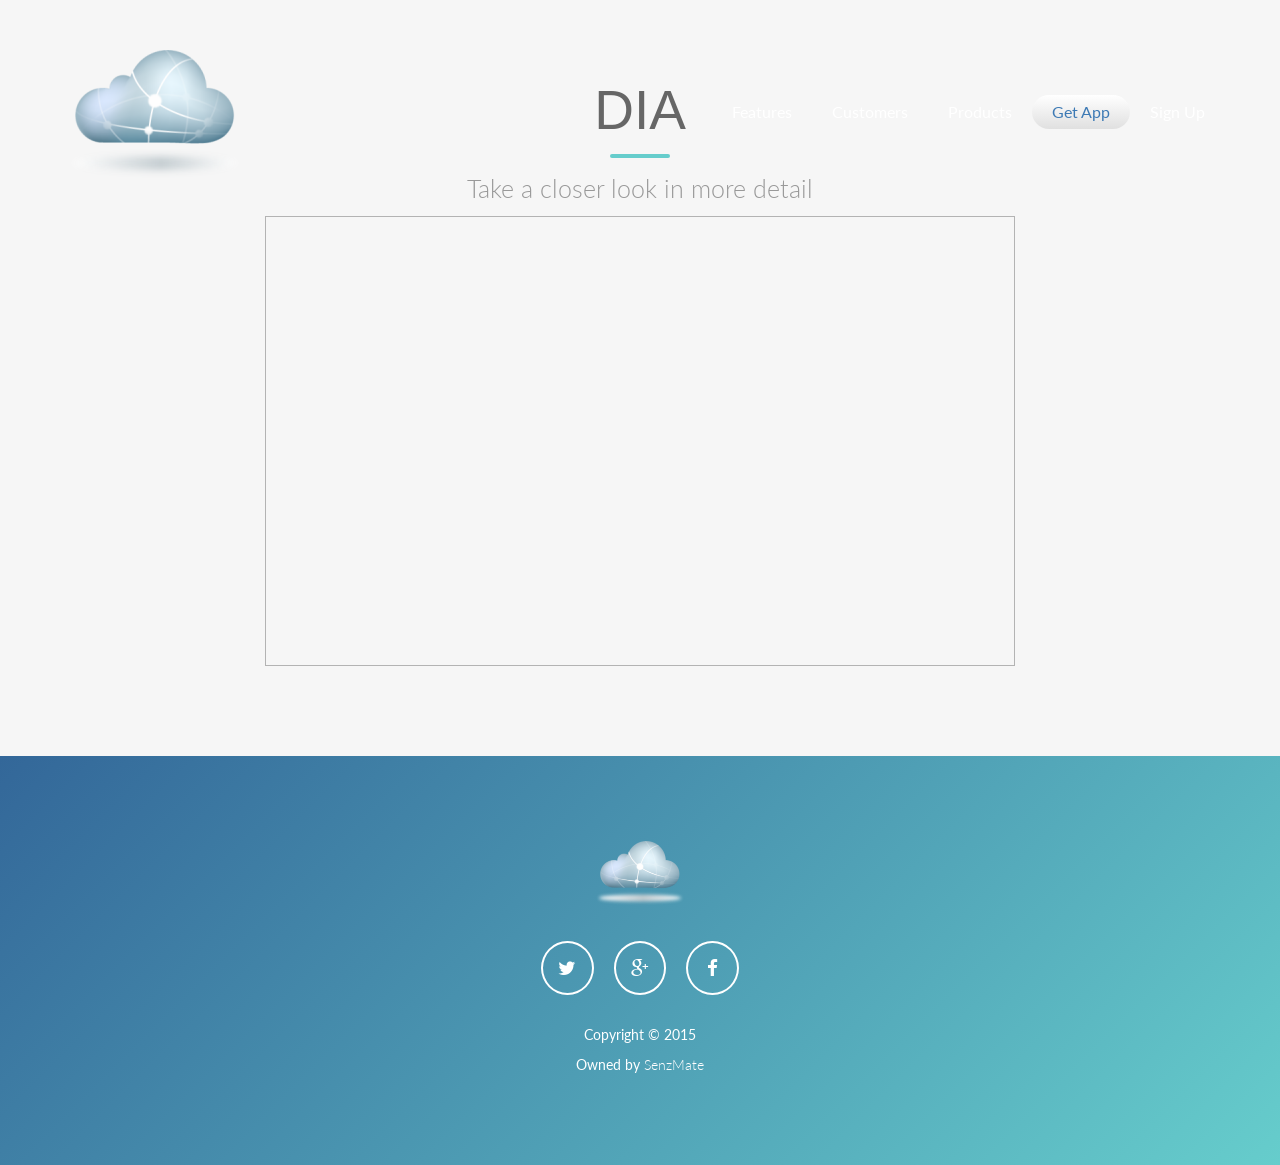
==== dia.html @ b84c11fb "Product modifications" ====
<!doctype html>
<!--[if lt IE 7]><html lang="en" class="no-js ie6"><![endif]-->
<!--[if IE 7]><html lang="en" class="no-js ie7"><![endif]-->
<!--[if IE 8]><html lang="en" class="no-js ie8"><![endif]-->
<!--[if gt IE 8]><!-->
<html lang="en" class="no-js">
<!--<![endif]-->

<head>
    <meta charset="UTF-8">
    <title>SenzMate.com</title>
    <meta name="viewport" content="width=device-width, initial-scale=1.0, maximum-scale=1.0, user-scalable=no">
    <meta http-equiv="X-UA-Compatible" content="IE=edge,chrome=1" />
    <link rel="shortcut icon" href="favicon.png">

    <link rel="stylesheet" href="css/bootstrap.css">
    
    <link rel="stylesheet" href="css/animate.css">
    <link rel="stylesheet" href="css/font-awesome.min.css">
    <link rel="stylesheet" href="css/slick.css">
    <link rel="stylesheet" href="js/rs-plugin/css/settings.css">

    <link rel="stylesheet" href="css/freeze.css">


    <script type="text/javascript" src="js/modernizr.custom.32033.js"></script>

    <!--[if lt IE 9]>
      <script src="https://oss.maxcdn.com/libs/html5shiv/3.7.0/html5shiv.js"></script>
      <script src="https://oss.maxcdn.com/libs/respond.js/1.4.2/respond.min.js"></script>
    <![endif]-->
    
</head>

<body>

    <!--<div class="pre-loader">
        <div class="load-con">
            <img src="img/freeze/logo.png" class="animated fadeInDown" alt="">
            <div class="spinner">
              <div class="bounce1"></div>
              <div class="bounce2"></div>
              <div class="bounce3"></div>
            </div>
        </div>
    </div>-->
   
    <header>
        
        <nav class="navbar navbar-default navbar-fixed-top" role="navigation">
                <div class="container">
                    <!-- Brand and toggle get grouped for better mobile display -->
                    <div class="navbar-header">
                        <button type="button" class="navbar-toggle" data-toggle="collapse" data-target="#bs-example-navbar-collapse-1">
                            <span class="fa fa-bars fa-lg"></span>
                        </button>
                        <a class="navbar-brand" href="index.html">
                            <img src="img/freeze/logo.png"  alt="" class="logo">
                        </a>
                    </div>

                    <!-- Collect the nav links, forms, and other content for toggling -->
                    <div class="collapse navbar-collapse" id="bs-example-navbar-collapse-1">

                        <ul class="nav navbar-nav navbar-right">
                           <!-- <li><a href="index.html">about</a>
                            </li>-->
                            <li><a href="index.html">features</a>
                            </li>
                            <li><a href="index.html">Customers</a>
                            </li>
                            <li><a href="index.html">Products</a>
                            </li>
                            <li><a class="getApp" href="http://ideamarthosting.dialog.lk:9134/track/login">get app</a>
                            </li>
                            <li><a href="index.html">Sign Up</a>
                            </li>
                        </ul>
                    </div>
                    <!-- /.navbar-collapse -->
                </div>
                <!-- /.container-->
        </nav>

    </header>


    <div class="wrapper">

        <section id="demo">
            <div class="container">
                <div class="section-heading scrollpoint sp-effect3" style="margin: 60px 0px 0px;">
                    <h1>DIA</h1>
                    <div class="divider"></div>
                    <p>Take a closer look in more detail</p>
                </div>
                <div class="row">
                    <div class="col-md-8 col-md-offset-2 scrollpoint sp-effect2">
                        <div class="video-container" >
                            <iframe src="http://player.vimeo.com/video/128769526"></iframe>
                        </div>
                    </div>
                </div>
            </div>
        </section>


        <footer>
            <div class="container">
                <a href="#" class="scrollpoint sp-effect3">
                    <img src="img/freeze/logo.png" alt="" class="logo">
                </a>
                <div class="social">
                    <a href="#" class="scrollpoint sp-effect3"><i class="fa fa-twitter fa-lg"></i></a>
                    <a href="#" class="scrollpoint sp-effect3"><i class="fa fa-google-plus fa-lg"></i></a>
                    <a href="#" class="scrollpoint sp-effect3"><i class="fa fa-facebook fa-lg"></i></a>
                </div>
                <div class="rights">
                    <p>Copyright &copy; 2015</p>
                    <p>Owned by <a href="index.html" target="_blank">SenzMate</a></p>
                </div>
            </div>
        </footer>

    </div>
    <script src="js/jquery-1.11.1.min.js"></script>
    <script src="js/bootstrap.min.js"></script>
    <script src="js/slick.min.js"></script>
    <script src="js/placeholdem.min.js"></script>
    <script src="js/rs-plugin/js/jquery.themepunch.plugins.min.js"></script>
    <script src="js/rs-plugin/js/jquery.themepunch.revolution.min.js"></script>
    <script src="js/waypoints.min.js"></script>
    <script src="js/scripts.js"></script>

    <script>
        $(document).ready(function() {
            appMaster.preLoader();
        });
    </script>

</body>

</html>
---- js/rs-plugin/css/settings.css ----
/*-----------------------------------------------------------------------------

	-	Revolution Slider 4.1 Captions -

		Screen Stylesheet

version:   	1.4.5
date:      	27/11/13
author:		themepunch
email:     	info@themepunch.com
website:   	http://www.themepunch.com
-----------------------------------------------------------------------------*/



/*************************
	-	CAPTIONS	-
**************************/

.tp-hide-revslider,.tp-caption.tp-hidden-caption	{	visibility:hidden !important; display:none !important;}


.tp-caption { z-index:1; white-space:nowrap}

.tp-caption-demo .tp-caption	{	position:relative !important; display:inline-block; margin-bottom:10px; margin-right:20px !important;}


.tp-caption.whitedivider3px {

	color: #000000;
	text-shadow: none;
	background-color: rgb(255, 255, 255);
	background-color: rgba(255, 255, 255, 1);
	text-decoration: none;
	min-width: 408px;
	min-height: 3px;
	background-position: initial initial;
	background-repeat: initial initial;
	border-width: 0px;
	border-color: #000000;
	border-style: none;
}


.tp-caption.finewide_large_white {
color:#ffffff;
text-shadow:none;
font-size:60px;
line-height:60px;
font-weight:300;
font-family:"Open Sans", sans-serif;
background-color:transparent;
text-decoration:none;
text-transform:uppercase;
letter-spacing:8px;
border-width:0px;
border-color:rgb(0, 0, 0);
border-style:none;
}

.tp-caption.whitedivider3px {
color:#000000;
text-shadow:none;
background-color:rgb(255, 255, 255);
background-color:rgba(255, 255, 255, 1);
text-decoration:none;
font-size:0px;
line-height:0;
min-width:468px;
min-height:3px;
border-width:0px;
border-color:rgb(0, 0, 0);
border-style:none;
}

.tp-caption.finewide_medium_white {
color:#ffffff;
text-shadow:none;
font-size:37px;
line-height:37px;
font-weight:300;
font-family:"Open Sans", sans-serif;
background-color:transparent;
text-decoration:none;
text-transform:uppercase;
letter-spacing:5px;
border-width:0px;
border-color:rgb(0, 0, 0);
border-style:none;
}

.tp-caption.boldwide_small_white {
font-size:25px;
line-height:25px;
font-weight:800;
font-family:"Open Sans", sans-serif;
color:rgb(255, 255, 255);
text-decoration:none;
background-color:transparent;
text-shadow:none;
text-transform:uppercase;
letter-spacing:5px;
border-width:0px;
border-color:rgb(0, 0, 0);
border-style:none;
}

.tp-caption.whitedivider3px_vertical {
color:#000000;
text-shadow:none;
background-color:rgb(255, 255, 255);
background-color:rgba(255, 255, 255, 1);
text-decoration:none;
font-size:0px;
line-height:0;
min-width:3px;
min-height:130px;
border-width:0px;
border-color:rgb(0, 0, 0);
border-style:none;
}

.tp-caption.finewide_small_white {
color:#ffffff;
text-shadow:none;
font-size:25px;
line-height:25px;
font-weight:300;
font-family:"Open Sans", sans-serif;
background-color:transparent;
text-decoration:none;
text-transform:uppercase;
letter-spacing:5px;
border-width:0px;
border-color:rgb(0, 0, 0);
border-style:none;
}

.tp-caption.finewide_verysmall_white_mw {
font-size:13px;
line-height:25px;
font-weight:400;
font-family:"Open Sans", sans-serif;
color:#ffffff;
text-decoration:none;
background-color:transparent;
text-shadow:none;
text-transform:uppercase;
letter-spacing:5px;
max-width:470px;
white-space:normal !important;
border-width:0px;
border-color:rgb(0, 0, 0);
border-style:none;
}

.tp-caption.lightgrey_divider {
text-decoration:none;
background-color:rgb(235, 235, 235);
background-color:rgba(235, 235, 235, 1);
width:370px;
height:3px;
background-position:initial initial;
background-repeat:initial initial;
border-width:0px;
border-color:rgb(34, 34, 34);
border-style:none;
}

.tp-caption.finewide_large_white {
color: #FFF;
text-shadow: none;
font-size: 60px;
line-height: 60px;
font-weight: 300;
font-family: "Open Sans", sans-serif;
background-color: rgba(0, 0, 0, 0);
text-decoration: none;
text-transform: uppercase;
letter-spacing: 8px;
border-width: 0px;
border-color: #000;
border-style: none;
}

.tp-caption.finewide_medium_white {
color: #FFF;
text-shadow: none;
font-size: 34px;
line-height: 34px;
font-weight: 300;
font-family: "Open Sans", sans-serif;
background-color: rgba(0, 0, 0, 0);
text-decoration: none;
text-transform: uppercase;
letter-spacing: 5px;
border-width: 0px;
border-color: #000;
border-style: none;
}

.tp-caption.huge_red {
position:absolute;
color:rgb(223,75,107);
font-weight:400;
font-size:150px;
line-height:130px;
font-family: 'Oswald', sans-serif;
margin:0px;
border-width:0px;
border-style:none;
white-space:nowrap;
background-color:rgb(45,49,54);
padding:0px;
}

.tp-caption.middle_yellow {
position:absolute;
color:rgb(251,213,114);
font-weight:600;
font-size:50px;
line-height:50px;
font-family: 'Open Sans', sans-serif;
margin:0px;
border-width:0px;
border-style:none;
white-space:nowrap;
}

.tp-caption.huge_thin_yellow {
	position:absolute;
color:rgb(251,213,114);
font-weight:300;
font-size:90px;
line-height:90px;
font-family: 'Open Sans', sans-serif;
margin:0px;
letter-spacing: 20px;
border-width:0px;
border-style:none;
white-space:nowrap;
}

.tp-caption.big_dark {
position:absolute;
color:#333;
font-weight:700;
font-size:70px;
line-height:70px;
font-family:"Open Sans";
margin:0px;
border-width:0px;
border-style:none;
white-space:nowrap;
}

.tp-caption.medium_dark {
position:absolute;
color:#333;
font-weight:300;
font-size:40px;
line-height:40px;
font-family:"Open Sans";
margin:0px;
letter-spacing: 5px;
border-width:0px;
border-style:none;
white-space:nowrap;
}


.tp-caption.medium_grey {
position:absolute;
color:#fff;
text-shadow:0px 2px 5px rgba(0, 0, 0, 0.5);
font-weight:700;
font-size:20px;
line-height:20px;
font-family:Arial;
padding:2px 4px;
margin:0px;
border-width:0px;
border-style:none;
background-color:#888;
white-space:nowrap;
}

.tp-caption.small_text {
position:absolute;
color:#fff;
text-shadow:0px 2px 5px rgba(0, 0, 0, 0.5);
font-weight:700;
font-size:14px;
line-height:20px;
font-family:Arial;
margin:0px;
border-width:0px;
border-style:none;
white-space:nowrap;
}

.tp-caption.medium_text {
position:absolute;
color:#fff;
text-shadow:0px 2px 5px rgba(0, 0, 0, 0.5);
font-weight:700;
font-size:20px;
line-height:20px;
font-family:Arial;
margin:0px;
border-width:0px;
border-style:none;
white-space:nowrap;
}


.tp-caption.large_bold_white_25 {
font-size:55px;
line-height:65px;
font-weight:700;
font-family:"Open Sans";
color:#fff;
text-decoration:none;
background-color:transparent;
text-align:center;
text-shadow:#000 0px 5px 10px;
border-width:0px;
border-color:rgb(255, 255, 255);
border-style:none;
}

.tp-caption.medium_text_shadow {
font-size:25px;
line-height:25px;
font-weight:600;
font-family:"Open Sans";
color:#fff;
text-decoration:none;
background-color:transparent;
text-align:center;
text-shadow:#000 0px 5px 10px;
border-width:0px;
border-color:rgb(255, 255, 255);
border-style:none;
}

.tp-caption.large_text {
position:absolute;
color:#fff;
text-shadow:0px 2px 5px rgba(0, 0, 0, 0.5);
font-weight:700;
font-size:40px;
line-height:40px;
font-family:Arial;
margin:0px;
border-width:0px;
border-style:none;
white-space:nowrap;
}

.tp-caption.medium_bold_grey {
font-size:30px;
line-height:30px;
font-weight:800;
font-family:"Open Sans";
color:rgb(102, 102, 102);
text-decoration:none;
background-color:transparent;
text-shadow:none;
margin:0px;
padding:1px 4px 0px;
border-width:0px;
border-color:rgb(255, 214, 88);
border-style:none;
}

.tp-caption.very_large_text {
position:absolute;
color:#fff;
text-shadow:0px 2px 5px rgba(0, 0, 0, 0.5);
font-weight:700;
font-size:60px;
line-height:60px;
font-family:Arial;
margin:0px;
border-width:0px;
border-style:none;
white-space:nowrap;
letter-spacing:-2px;
}

.tp-caption.very_big_white {
position:absolute;
color:#fff;
text-shadow:none;
font-weight:800;
font-size:60px;
line-height:60px;
font-family:Arial;
margin:0px;
border-width:0px;
border-style:none;
white-space:nowrap;
padding:0px 4px;
padding-top:1px;
background-color:#000;
}

.tp-caption.very_big_black {
position:absolute;
color:#000;
text-shadow:none;
font-weight:700;
font-size:60px;
line-height:60px;
font-family:Arial;
margin:0px;
border-width:0px;
border-style:none;
white-space:nowrap;
padding:0px 4px;
padding-top:1px;
background-color:#fff;
}

.tp-caption.modern_medium_fat {
position:absolute;
color:#000;
text-shadow:none;
font-weight:800;
font-size:24px;
line-height:20px;
font-family:"Open Sans", sans-serif;
margin:0px;
border-width:0px;
border-style:none;
white-space:nowrap;
}

.tp-caption.modern_medium_fat_white {
position:absolute;
color:#fff;
text-shadow:none;
font-weight:800;
font-size:24px;
line-height:20px;
font-family:"Open Sans", sans-serif;
margin:0px;
border-width:0px;
border-style:none;
white-space:nowrap;
}

.tp-caption.modern_medium_light {
position:absolute;
color:#000;
text-shadow:none;
font-weight:300;
font-size:24px;
line-height:20px;
font-family:"Open Sans", sans-serif;
margin:0px;
border-width:0px;
border-style:none;
white-space:nowrap;
}

.tp-caption.modern_big_bluebg {
position:absolute;
color:#fff;
text-shadow:none;
font-weight:800;
font-size:30px;
line-height:36px;
font-family:"Open Sans", sans-serif;
padding:3px 10px;
margin:0px;
border-width:0px;
border-style:none;
background-color:#4e5b6c;
letter-spacing:0;
}

.tp-caption.modern_big_redbg {
position:absolute;
color:#fff;
text-shadow:none;
font-weight:300;
font-size:30px;
line-height:36px;
font-family:"Open Sans", sans-serif;
padding:3px 10px;
padding-top:1px;
margin:0px;
border-width:0px;
border-style:none;
background-color:#de543e;
letter-spacing:0;
}

.tp-caption.modern_small_text_dark {
position:absolute;
color:#555;
text-shadow:none;
font-size:14px;
line-height:22px;
font-family:Arial;
margin:0px;
border-width:0px;
border-style:none;
white-space:nowrap;
}

.tp-caption.boxshadow {
-moz-box-shadow:0px 0px 20px rgba(0, 0, 0, 0.5);
-webkit-box-shadow:0px 0px 20px rgba(0, 0, 0, 0.5);
box-shadow:0px 0px 20px rgba(0, 0, 0, 0.5);
}

.tp-caption.black {
color:#000;
text-shadow:none;
}

.tp-caption.noshadow {
text-shadow:none;
}

.tp-caption a {
color:#ff7302;
text-shadow:none;
-webkit-transition:all 0.2s ease-out;
-moz-transition:all 0.2s ease-out;
-o-transition:all 0.2s ease-out;
-ms-transition:all 0.2s ease-out;
}

.tp-caption a:hover {
color:#ffa902;
}

.tp-caption.thinheadline_dark {
position:absolute;
color:rgba(0,0,0,0.85);
text-shadow:none;
font-weight:300;
font-size:30px;
line-height:30px;
font-family:"Open Sans";
background-color:transparent;
}

.tp-caption.thintext_dark {
position:absolute;
color:rgba(0,0,0,0.85);
text-shadow:none;
font-weight:300;
font-size:16px;
line-height:26px;
font-family:"Open Sans";
background-color:transparent;
}

.tp-caption.medium_bg_red a {
	color: #fff;
    text-decoration: none;
}

.tp-caption.medium_bg_red a:hover {
	color: #fff;
    text-decoration: underline;
}

.tp-caption.smoothcircle {
font-size:30px;
line-height:75px;
font-weight:800;
font-family:"Open Sans";
color:rgb(255, 255, 255);
text-decoration:none;
background-color:rgb(0, 0, 0);
background-color:rgba(0, 0, 0, 0.498039);
padding:50px 25px;
text-align:center;
border-radius:500px 500px 500px 500px;
border-width:0px;
border-color:rgb(0, 0, 0);
border-style:none;
}

.tp-caption.largeblackbg {
font-size:50px;
line-height:70px;
font-weight:300;
font-family:"Open Sans";
color:rgb(255, 255, 255);
text-decoration:none;
background-color:rgb(0, 0, 0);
padding:0px 20px 5px;
text-shadow:none;
border-width:0px;
border-color:rgb(255, 255, 255);
border-style:none;
}

.tp-caption.largepinkbg {
position:absolute;
color:#fff;
text-shadow:none;
font-weight:300;
font-size:50px;
line-height:70px;
font-family:"Open Sans";
background-color:#db4360;
padding:0px 20px;
-webkit-border-radius:0px;
-moz-border-radius:0px;
border-radius:0px;
}

.tp-caption.largewhitebg {
position:absolute;
color:#000;
text-shadow:none;
font-weight:300;
font-size:50px;
line-height:70px;
font-family:"Open Sans";
background-color:#fff;
padding:0px 20px;
-webkit-border-radius:0px;
-moz-border-radius:0px;
border-radius:0px;
}

.tp-caption.largegreenbg {
position:absolute;
color:#fff;
text-shadow:none;
font-weight:300;
font-size:50px;
line-height:70px;
font-family:"Open Sans";
background-color:#67ae73;
padding:0px 20px;
-webkit-border-radius:0px;
-moz-border-radius:0px;
border-radius:0px;
}

.tp-caption.excerpt {
font-size:36px;
line-height:36px;
font-weight:700;
font-family:Arial;
color:#ffffff;
text-decoration:none;
background-color:rgba(0, 0, 0, 1);
text-shadow:none;
margin:0px;
letter-spacing:-1.5px;
padding:1px 4px 0px 4px;
width:150px;
white-space:normal !important;
height:auto;
border-width:0px;
border-color:rgb(255, 255, 255);
border-style:none;
}

.tp-caption.large_bold_grey {
font-size:60px;
line-height:60px;
font-weight:800;
font-family:"Open Sans";
color:rgb(102, 102, 102);
text-decoration:none;
background-color:transparent;
text-shadow:none;
margin:0px;
padding:1px 4px 0px;
border-width:0px;
border-color:rgb(255, 214, 88);
border-style:none;
}

.tp-caption.medium_thin_grey {
font-size:34px;
line-height:30px;
font-weight:300;
font-family:"Open Sans";
color:rgb(102, 102, 102);
text-decoration:none;
background-color:transparent;
padding:1px 4px 0px;
text-shadow:none;
margin:0px;
border-width:0px;
border-color:rgb(255, 214, 88);
border-style:none;
}

.tp-caption.small_thin_grey {
font-size:18px;
line-height:26px;
font-weight:300;
font-family:"Open Sans";
color:rgb(117, 117, 117);
text-decoration:none;
background-color:transparent;
padding:1px 4px 0px;
text-shadow:none;
margin:0px;
border-width:0px;
border-color:rgb(255, 214, 88);
border-style:none;
}

.tp-caption.lightgrey_divider {
text-decoration:none;
background-color:rgba(235, 235, 235, 1);
width:370px;
height:3px;
background-position:initial initial;
background-repeat:initial initial;
border-width:0px;
border-color:rgb(34, 34, 34);
border-style:none;
}

.tp-caption.large_bold_darkblue {
font-size:58px;
line-height:60px;
font-weight:800;
font-family:"Open Sans";
color:rgb(52, 73, 94);
text-decoration:none;
background-color:transparent;
border-width:0px;
border-color:rgb(255, 214, 88);
border-style:none;
}

.tp-caption.medium_bg_darkblue {
font-size:20px;
line-height:20px;
font-weight:800;
font-family:"Open Sans";
color:rgb(255, 255, 255);
text-decoration:none;
background-color:rgb(52, 73, 94);
padding:10px;
border-width:0px;
border-color:rgb(255, 214, 88);
border-style:none;
}

.tp-caption.medium_bold_red {
font-size:24px;
line-height:30px;
font-weight:800;
font-family:"Open Sans";
color:rgb(227, 58, 12);
text-decoration:none;
background-color:transparent;
padding:0px;
border-width:0px;
border-color:rgb(255, 214, 88);
border-style:none;
}

.tp-caption.medium_light_red {
font-size:21px;
line-height:26px;
font-weight:300;
font-family:"Open Sans";
color:rgb(227, 58, 12);
text-decoration:none;
background-color:transparent;
padding:0px;
border-width:0px;
border-color:rgb(255, 214, 88);
border-style:none;
}

.tp-caption.medium_bg_red {
font-size:20px;
line-height:20px;
font-weight:800;
font-family:"Open Sans";
color:rgb(255, 255, 255);
text-decoration:none;
background-color:rgb(227, 58, 12);
padding:10px;
border-width:0px;
border-color:rgb(255, 214, 88);
border-style:none;
}

.tp-caption.medium_bold_orange {
font-size:24px;
line-height:30px;
font-weight:800;
font-family:"Open Sans";
color:rgb(243, 156, 18);
text-decoration:none;
background-color:transparent;
border-width:0px;
border-color:rgb(255, 214, 88);
border-style:none;
}

.tp-caption.medium_bg_orange {
font-size:20px;
line-height:20px;
font-weight:800;
font-family:"Open Sans";
color:rgb(255, 255, 255);
text-decoration:none;
background-color:rgb(243, 156, 18);
padding:10px;
border-width:0px;
border-color:rgb(255, 214, 88);
border-style:none;
}

.tp-caption.grassfloor {
text-decoration:none;
background-color:rgba(160, 179, 151, 1);
width:4000px;
height:150px;
border-width:0px;
border-color:rgb(34, 34, 34);
border-style:none;
}

.tp-caption.large_bold_white {
font-size:58px;
line-height:60px;
font-weight:800;
font-family:"Open Sans";
color:rgb(255, 255, 255);
text-decoration:none;
background-color:transparent;
border-width:0px;
border-color:rgb(255, 214, 88);
border-style:none;
}

.tp-caption.medium_light_white {
font-size:30px;
line-height:36px;
font-weight:300;
font-family:"Open Sans";
color:rgb(255, 255, 255);
text-decoration:none;
background-color:transparent;
padding:0px;
border-width:0px;
border-color:rgb(255, 214, 88);
border-style:none;
}

.tp-caption.mediumlarge_light_white {
font-size:34px;
line-height:40px;
font-weight:300;
font-family:"Open Sans";
color:rgb(255, 255, 255);
text-decoration:none;
background-color:transparent;
padding:0px;
border-width:0px;
border-color:rgb(255, 214, 88);
border-style:none;
}

.tp-caption.mediumlarge_light_white_center {
font-size:34px;
line-height:40px;
font-weight:300;
font-family:"Open Sans";
color:#ffffff;
text-decoration:none;
background-color:transparent;
padding:0px 0px 0px 0px;
text-align:center;
border-width:0px;
border-color:rgb(255, 214, 88);
border-style:none;
}

.tp-caption.medium_bg_asbestos {
font-size:20px;
line-height:20px;
font-weight:800;
font-family:"Open Sans";
color:rgb(255, 255, 255);
text-decoration:none;
background-color:rgb(127, 140, 141);
padding:10px;
border-width:0px;
border-color:rgb(255, 214, 88);
border-style:none;
}

.tp-caption.medium_light_black {
font-size:30px;
line-height:36px;
font-weight:300;
font-family:"Open Sans";
color:rgb(0, 0, 0);
text-decoration:none;
background-color:transparent;
padding:0px;
border-width:0px;
border-color:rgb(255, 214, 88);
border-style:none;
}

.tp-caption.large_bold_black {
font-size:58px;
line-height:60px;
font-weight:800;
font-family:"Open Sans";
color:rgb(0, 0, 0);
text-decoration:none;
background-color:transparent;
border-width:0px;
border-color:rgb(255, 214, 88);
border-style:none;
}

.tp-caption.mediumlarge_light_darkblue {
font-size:34px;
line-height:40px;
font-weight:300;
font-family:"Open Sans";
color:rgb(52, 73, 94);
text-decoration:none;
background-color:transparent;
padding:0px;
border-width:0px;
border-color:rgb(255, 214, 88);
border-style:none;
}

.tp-caption.small_light_white {
font-size:17px;
line-height:28px;
font-weight:300;
font-family:"Open Sans";
color:rgb(255, 255, 255);
text-decoration:none;
background-color:transparent;
padding:0px;
border-width:0px;
border-color:rgb(255, 214, 88);
border-style:none;
}

.tp-caption.roundedimage {
border-width:0px;
border-color:rgb(34, 34, 34);
border-style:none;
}

.tp-caption.large_bg_black {
font-size:40px;
line-height:40px;
font-weight:800;
font-family:"Open Sans";
color:rgb(255, 255, 255);
text-decoration:none;
background-color:rgb(0, 0, 0);
padding:10px 20px 15px;
border-width:0px;
border-color:rgb(255, 214, 88);
border-style:none;
}

.tp-caption.mediumwhitebg {
font-size:30px;
line-height:30px;
font-weight:300;
font-family:"Open Sans";
color:rgb(0, 0, 0);
text-decoration:none;
background-color:rgb(255, 255, 255);
padding:5px 15px 10px;
text-shadow:none;
border-width:0px;
border-color:rgb(0, 0, 0);
border-style:none;
}

.tp-caption.medium_bg_orange_new1 {
font-size:20px;
line-height:20px;
font-weight:800;
font-family:"Open Sans";
color:rgb(255, 255, 255);
text-decoration:none;
background-color:rgb(243, 156, 18);
padding:10px;
border-width:0px;
border-color:rgb(255, 214, 88);
border-style:none;
}



.tp-caption.boxshadow{
		-moz-box-shadow: 0px 0px 20px rgba(0, 0, 0, 0.5);
		-webkit-box-shadow: 0px 0px 20px rgba(0, 0, 0, 0.5);
		box-shadow: 0px 0px 20px rgba(0, 0, 0, 0.5);
	}

.tp-caption.black{
		color: #000;
		text-shadow: none;
		font-weight: 300;
		font-size: 19px;
		line-height: 19px;
		font-family: 'Open Sans', sans;
	}

.tp-caption.noshadow {
		text-shadow: none;
	}


.tp_inner_padding	{	box-sizing:border-box;
						-webkit-box-sizing:border-box;
						-moz-box-sizing:border-box;
						max-height:none !important;	}


/*.tp-caption			{	transform:none !important}*/


/*********************************
	-	SPECIAL TP CAPTIONS -
**********************************/
.tp-caption .frontcorner		{
										width: 0;
										height: 0;
										border-left: 40px solid transparent;
										border-right: 0px solid transparent;
										border-top: 40px solid #00A8FF;
										position: absolute;left:-40px;top:0px;
									}

.tp-caption .backcorner		{
										width: 0;
										height: 0;
										border-left: 0px solid transparent;
										border-right: 40px solid transparent;
										border-bottom: 40px solid #00A8FF;
										position: absolute;right:0px;top:0px;
									}

.tp-caption .frontcornertop		{
										width: 0;
										height: 0;
										border-left: 40px solid transparent;
										border-right: 0px solid transparent;
										border-bottom: 40px solid #00A8FF;
										position: absolute;left:-40px;top:0px;
									}

.tp-caption .backcornertop		{
										width: 0;
										height: 0;
										border-left: 0px solid transparent;
										border-right: 40px solid transparent;
										border-top: 40px solid #00A8FF;
										position: absolute;right:0px;top:0px;
									}

/******************************
	-	BUTTONS	-
*******************************/

.tp-simpleresponsive .button				{	padding:6px 13px 5px; border-radius: 3px; -moz-border-radius: 3px; -webkit-border-radius: 3px; height:30px;
												cursor:pointer;
												color:#fff !important; text-shadow:0px 1px 1px rgba(0, 0, 0, 0.6) !important; font-size:15px; line-height:45px !important;
												background:url(../images/gradient/g30.png) repeat-x top; font-family: arial, sans-serif; font-weight: bold; letter-spacing: -1px;
											}

.tp-simpleresponsive  .button.big			{	color:#fff; text-shadow:0px 1px 1px rgba(0, 0, 0, 0.6); font-weight:bold; padding:9px 20px; font-size:19px;  line-height:57px !important; background:url(../images/gradient/g40.png) repeat-x top;}


.tp-simpleresponsive  .purchase:hover,
.tp-simpleresponsive  .button:hover,
.tp-simpleresponsive  .button.big:hover		{	background-position:bottom, 15px 11px;}



	@media only screen and (min-width: 768px) and (max-width: 959px) {

	 }



	@media only screen and (min-width: 480px) and (max-width: 767px) {
		.tp-simpleresponsive  .button	{	padding:4px 8px 3px; line-height:25px !important; font-size:11px !important;font-weight:normal;	}
		.tp-simpleresponsive  a.button { -webkit-transition: none; -moz-transition: none; -o-transition: none; -ms-transition: none;	 }


	}

    @media only screen and (min-width: 0px) and (max-width: 479px) {
		.tp-simpleresponsive  .button	{	padding:2px 5px 2px; line-height:20px !important; font-size:10px !important;}
		.tp-simpleresponsive  a.button { -webkit-transition: none; -moz-transition: none; -o-transition: none; -ms-transition: none;	 }
	}





/*	BUTTON COLORS	*/



.tp-simpleresponsive  .button.green, .tp-simpleresponsive  .button:hover.green,
.tp-simpleresponsive  .purchase.green, .tp-simpleresponsive  .purchase:hover.green			{ background-color:#21a117; -webkit-box-shadow:  0px 3px 0px 0px #104d0b;        -moz-box-shadow:   0px 3px 0px 0px #104d0b;        box-shadow:   0px 3px 0px 0px #104d0b;  }


.tp-simpleresponsive  .button.blue, .tp-simpleresponsive  .button:hover.blue,
.tp-simpleresponsive  .purchase.blue, .tp-simpleresponsive  .purchase:hover.blue			{ background-color:#1d78cb; -webkit-box-shadow:  0px 3px 0px 0px #0f3e68;        -moz-box-shadow:   0px 3px 0px 0px #0f3e68;        box-shadow:   0px 3px 0px 0px #0f3e68;}


.tp-simpleresponsive  .button.red, .tp-simpleresponsive  .button:hover.red,
.tp-simpleresponsive  .purchase.red, .tp-simpleresponsive  .purchase:hover.red				{ background-color:#cb1d1d; -webkit-box-shadow:  0px 3px 0px 0px #7c1212;        -moz-box-shadow:   0px 3px 0px 0px #7c1212;        box-shadow:   0px 3px 0px 0px #7c1212;}

.tp-simpleresponsive  .button.orange, .tp-simpleresponsive  .button:hover.orange,
.tp-simpleresponsive  .purchase.orange, .tp-simpleresponsive  .purchase:hover.orange		{ background-color:#ff7700; -webkit-box-shadow:  0px 3px 0px 0px #a34c00;        -moz-box-shadow:   0px 3px 0px 0px #a34c00;        box-shadow:   0px 3px 0px 0px #a34c00;}

.tp-simpleresponsive  .button.darkgrey, .tp-simpleresponsive  .button.grey,
.tp-simpleresponsive  .button:hover.darkgrey, .tp-simpleresponsive  .button:hover.grey,
.tp-simpleresponsive  .purchase.darkgrey, .tp-simpleresponsive  .purchase:hover.darkgrey	{ background-color:#555; -webkit-box-shadow:  0px 3px 0px 0px #222;        -moz-box-shadow:   0px 3px 0px 0px #222;        box-shadow:   0px 3px 0px 0px #222;}

.tp-simpleresponsive  .button.lightgrey, .tp-simpleresponsive  .button:hover.lightgrey,
.tp-simpleresponsive  .purchase.lightgrey, .tp-simpleresponsive  .purchase:hover.lightgrey	{ background-color:#888; -webkit-box-shadow:  0px 3px 0px 0px #555;        -moz-box-shadow:   0px 3px 0px 0px #555;        box-shadow:   0px 3px 0px 0px #555;}



/****************************************************************

	-	SET THE ANIMATION EVEN MORE SMOOTHER ON ANDROID   -

******************************************************************/

/*.tp-simpleresponsive				{	-webkit-perspective: 1500px;
										-moz-perspective: 1500px;
										-o-perspective: 1500px;
										-ms-perspective: 1500px;
										perspective: 1500px;
									}*/




/**********************************************
	-	FULLSCREEN AND FULLWIDHT CONTAINERS	-
**********************************************/

.fullscreen-container {
		width:100%;
		position:relative;
		padding:0;
}



.fullwidthbanner-container{
	width:100%;
	position:relative;
	padding:0;
	overflow:hidden;
}

.fullwidthbanner-container .fullwidthbanner{
	width:100%;
	position:relative;
}



/************************************************
	  - SOME CAPTION MODIFICATION AT START  -
*************************************************/
.tp-simpleresponsive .caption,
.tp-simpleresponsive .tp-caption {
	/*-ms-filter: "progid:DXImageTransform.Microsoft.Alpha(Opacity=0)";		-moz-opacity: 0;	-khtml-opacity: 0;	opacity: 0; */
	position:absolute;visibility: hidden;
	-webkit-font-smoothing: antialiased !important;
}


.tp-simpleresponsive img	{	max-width:none;}



/******************************
	-	IE8 HACKS	-
*******************************/
.noFilterClass {
	filter:none !important;
}


/******************************
	-	SHADOWS		-
******************************/
.tp-bannershadow  {
		position:absolute;

		margin-left:auto;
		margin-right:auto;
		-moz-user-select: none;
        -khtml-user-select: none;
        -webkit-user-select: none;
        -o-user-select: none;
	}

.tp-bannershadow.tp-shadow1 {	background:url(../assets/shadow1.png) no-repeat; background-size:100% 100%; width:890px; height:60px; bottom:-60px;}
.tp-bannershadow.tp-shadow2 {	background:url(../assets/shadow2.png) no-repeat; background-size:100% 100%; width:890px; height:60px;bottom:-60px;}
.tp-bannershadow.tp-shadow3 {	background:url(../assets/shadow3.png) no-repeat; background-size:100% 100%; width:890px; height:60px;bottom:-60px;}


/********************************
	-	FULLSCREEN VIDEO	-
*********************************/
.caption.fullscreenvideo {	left:0px; top:0px; position:absolute;width:100%;height:100%;}
.caption.fullscreenvideo iframe,
.caption.fullscreenvideo video	{ width:100% !important; height:100% !important; display: none}

.tp-caption.fullscreenvideo	{	left:0px; top:0px; position:absolute;width:100%;height:100%;}


.tp-caption.fullscreenvideo iframe,
.tp-caption.fullscreenvideo iframe video	{ width:100% !important; height:100% !important; display: none;}


.fullcoveredvideo video,
.fullscreenvideo video					{	background: #000;}

.fullcoveredvideo .tp-poster		{	background-position: center center;background-size: cover;width:100%;height:100%;top:0px;left:0px;}

.html5vid.videoisplaying .tp-poster	{	display: none}

.tp-video-play-button		{	background:#000;
								background:rgba(0,0,0,0.3);
								padding:5px;
								border-radius:5px;-moz-border-radius:5px;-webkit-border-radius:5px;
								position: absolute;
								top: 50%;
								left: 50%;
								font-size: 40px;
								color: #FFF;
								z-index: 3;
								margin-top: -27px;
								margin-left: -28px;
								text-align: center;
								cursor: pointer;
							}

.html5vid .tp-revstop		{	width:6px;height:20px; border-left:5px solid #fff; border-right:5px solid #fff; position: relative;margin:10px 20px;}						
.html5vid .tp-revstop	{	display:none;}
.html5vid.videoisplaying .revicon-right-dir	{	display:none}
.html5vid.videoisplaying .tp-revstop	{	display:block}

.html5vid.videoisplaying .tp-video-play-button	{	display:none}
.html5vid:hover .tp-video-play-button { display:block}		

.fullcoveredvideo .tp-video-play-button	{	display:none !important}			


/********************************
	-	FULLSCREEN VIDEO ENDS	-
*********************************/


/********************************
	-	DOTTED OVERLAYS	-
*********************************/
.tp-dottedoverlay						{	background-repeat:repeat;width:100%;height:100%;position:absolute;top:0px;left:0px;z-index:1;}
.tp-dottedoverlay.twoxtwo				{	background:url(../assets/gridtile.png)}
.tp-dottedoverlay.twoxtwowhite			{	background:url(../assets/gridtile_white.png)}
.tp-dottedoverlay.threexthree			{	background:url(../assets/gridtile_3x3.png)}
.tp-dottedoverlay.threexthreewhite		{	background:url(../assets/gridtile_3x3_white.png)}
/********************************
	-	DOTTED OVERLAYS ENDS	-
*********************************/


/************************
	-	NAVIGATION	-
*************************/

/** BULLETS **/

.tpclear		{	clear:both;}


.tp-bullets									{	z-index:1000; position:absolute;
												-ms-filter: "progid:DXImageTransform.Microsoft.Alpha(Opacity=100)";
												-moz-opacity: 1;
												-khtml-opacity: 1;
												opacity: 1;
												-webkit-transition: opacity 0.2s ease-out; -moz-transition: opacity 0.2s ease-out; -o-transition: opacity 0.2s ease-out; -ms-transition: opacity 0.2s ease-out;-webkit-transform: translateZ(5px);
											}
.tp-bullets.hidebullets					{
												-ms-filter: "progid:DXImageTransform.Microsoft.Alpha(Opacity=0)";
												-moz-opacity: 0;
												-khtml-opacity: 0;
												opacity: 0;
											}


.tp-bullets.simplebullets.navbar						{ 	border:1px solid #666; border-bottom:1px solid #444; background:url(../assets/boxed_bgtile.png); height:40px; padding:0px 10px; -webkit-border-radius: 5px; -moz-border-radius: 5px; border-radius: 5px ;}

.tp-bullets.simplebullets.navbar-old					{ 	 background:url(../assets/navigdots_bgtile.png); height:35px; padding:0px 10px; -webkit-border-radius: 5px; -moz-border-radius: 5px; border-radius: 5px ;}


.tp-bullets.simplebullets.round .bullet					{	cursor:pointer; position:relative;	background:url(../assets/bullet.png) no-Repeat top left;	width:20px;	height:20px;  margin-right:0px; float:left; margin-top:0px; margin-left:3px;}
.tp-bullets.simplebullets.round .bullet.last			{	margin-right:3px;}

.tp-bullets.simplebullets.round-old .bullet				{	cursor:pointer; position:relative;	background:url(../assets/bullets.png) no-Repeat bottom left;	width:23px;	height:23px;  margin-right:0px; float:left; margin-top:0px;}
.tp-bullets.simplebullets.round-old .bullet.last		{	margin-right:0px;}


/**	SQUARE BULLETS **/
.tp-bullets.simplebullets.square .bullet				{	cursor:pointer; position:relative;	background:url(../assets/bullets2.png) no-Repeat bottom left;	width:19px;	height:19px;  margin-right:0px; float:left; margin-top:0px;}
.tp-bullets.simplebullets.square .bullet.last			{	margin-right:0px;}


/**	SQUARE BULLETS **/
.tp-bullets.simplebullets.square-old .bullet			{	cursor:pointer; position:relative;	background:url(../assets/bullets2.png) no-Repeat bottom left;	width:19px;	height:19px;  margin-right:0px; float:left; margin-top:0px;}
.tp-bullets.simplebullets.square-old .bullet.last		{	margin-right:0px;}


/** navbar NAVIGATION VERSION **/
.tp-bullets.simplebullets.navbar .bullet			{	cursor:pointer; position:relative;	background:url(../assets/bullet_boxed.png) no-Repeat top left;	width:18px;	height:19px;   margin-right:5px; float:left; margin-top:0px;}

.tp-bullets.simplebullets.navbar .bullet.first		{	margin-left:0px !important;}
.tp-bullets.simplebullets.navbar .bullet.last		{	margin-right:0px !important;}



/** navbar NAVIGATION VERSION **/
.tp-bullets.simplebullets.navbar-old .bullet			{	cursor:pointer; position:relative;	background:url(../assets/navigdots.png) no-Repeat bottom left;	width:15px;	height:15px;  margin-left:5px !important; margin-right:5px !important;float:left; margin-top:10px;}
.tp-bullets.simplebullets.navbar-old .bullet.first		{	margin-left:0px !important;}
.tp-bullets.simplebullets.navbar-old .bullet.last		{	margin-right:0px !important;}


.tp-bullets.simplebullets .bullet:hover,
.tp-bullets.simplebullets .bullet.selected				{	background-position:top left; }

.tp-bullets.simplebullets.round .bullet:hover,
.tp-bullets.simplebullets.round .bullet.selected,
.tp-bullets.simplebullets.navbar .bullet:hover,
.tp-bullets.simplebullets.navbar .bullet.selected		{	background-position:bottom left; }



/*************************************
	-	TP ARROWS 	-
**************************************/
.tparrows												{	-ms-filter: "progid:DXImageTransform.Microsoft.Alpha(Opacity=100)";
															-moz-opacity: 1;
															-khtml-opacity: 1;
															opacity: 1;
															-webkit-transition: opacity 0.2s ease-out; -moz-transition: opacity 0.2s ease-out; -o-transition: opacity 0.2s ease-out; -ms-transition: opacity 0.2s ease-out;			
															-webkit-transform: translateZ(5000px);
															-webkit-transform-style: flat;
															-webkit-backface-visibility: hidden;
															z-index:600;
															position: relative;

														}
.tparrows.hidearrows									{
															-ms-filter: "progid:DXImageTransform.Microsoft.Alpha(Opacity=0)";
															-moz-opacity: 0;
															-khtml-opacity: 0;
															opacity: 0;
														}
.tp-leftarrow											{	z-index:100;cursor:pointer; position:relative;	background:url(../assets/large_left.png) no-Repeat top left;	width:40px;	height:40px;   }
.tp-rightarrow											{	z-index:100;cursor:pointer; position:relative;	background:url(../assets/large_right.png) no-Repeat top left;	width:40px;	height:40px;   }


.tp-leftarrow.round										{	z-index:100;cursor:pointer; position:relative;	background:url(../assets/small_left.png) no-Repeat top left;	width:19px;	height:14px;  margin-right:0px; float:left; margin-top:0px;	}
.tp-rightarrow.round									{	z-index:100;cursor:pointer; position:relative;	background:url(../assets/small_right.png) no-Repeat top left;	width:19px;	height:14px;  margin-right:0px; float:left;	margin-top:0px;}


.tp-leftarrow.round-old									{	z-index:100;cursor:pointer; position:relative;	background:url(../assets/arrow_left.png) no-Repeat top left;	width:26px;	height:26px;  margin-right:0px; float:left; margin-top:0px;	}
.tp-rightarrow.round-old								{	z-index:100;cursor:pointer; position:relative;	background:url(../assets/arrow_right.png) no-Repeat top left;	width:26px;	height:26px;  margin-right:0px; float:left;	margin-top:0px;}


.tp-leftarrow.navbar									{	z-index:100;cursor:pointer; position:relative;	background:url(../assets/small_left_boxed.png) no-Repeat top left;	width:20px;	height:15px;   float:left;	margin-right:6px; margin-top:12px;}
.tp-rightarrow.navbar									{	z-index:100;cursor:pointer; position:relative;	background:url(../assets/small_right_boxed.png) no-Repeat top left;	width:20px;	height:15px;   float:left;	margin-left:6px; margin-top:12px;}


.tp-leftarrow.navbar-old								{	z-index:100;cursor:pointer; position:relative;	background:url(../assets/arrowleft.png) no-Repeat top left;		width:9px;	height:16px;   float:left;	margin-right:6px; margin-top:10px;}
.tp-rightarrow.navbar-old								{	z-index:100;cursor:pointer; position:relative;	background:url(../assets/arrowright.png) no-Repeat top left;	width:9px;	height:16px;   float:left;	margin-left:6px; margin-top:10px;}

.tp-leftarrow.navbar-old.thumbswitharrow				{	margin-right:10px; }
.tp-rightarrow.navbar-old.thumbswitharrow				{	margin-left:0px; }

.tp-leftarrow.square									{	z-index:100;cursor:pointer; position:relative;	background:url(../assets/arrow_left2.png) no-Repeat top left;	width:12px;	height:17px;   float:left;	margin-right:0px; margin-top:0px;}
.tp-rightarrow.square									{	z-index:100;cursor:pointer; position:relative;	background:url(../assets/arrow_right2.png) no-Repeat top left;	width:12px;	height:17px;   float:left;	margin-left:0px; margin-top:0px;}


.tp-leftarrow.square-old								{	z-index:100;cursor:pointer; position:relative;	background:url(../assets/arrow_left2.png) no-Repeat top left;	width:12px;	height:17px;   float:left;	margin-right:0px; margin-top:0px;}
.tp-rightarrow.square-old								{	z-index:100;cursor:pointer; position:relative;	background:url(../assets/arrow_right2.png) no-Repeat top left;	width:12px;	height:17px;   float:left;	margin-left:0px; margin-top:0px;}


.tp-leftarrow.default									{	z-index:100;cursor:pointer; position:relative;	background:url(../assets/large_left.png) no-Repeat 0 0;	width:40px;	height:40px;

														}
.tp-rightarrow.default									{	z-index:100;cursor:pointer; position:relative;	background:url(../assets/large_right.png) no-Repeat 0 0;	width:40px;	height:40px;

														}




.tp-leftarrow:hover,
.tp-rightarrow:hover 									{	background-position:bottom left; }






/****************************************************************************************************
	-	TP THUMBS 	-
*****************************************************************************************************

 - tp-thumbs & tp-mask Width is the width of the basic Thumb Container (500px basic settings)

 - .bullet width & height is the dimension of a simple Thumbnail (basic 100px x 50px)

 *****************************************************************************************************/


.tp-bullets.tp-thumbs						{	z-index:1000; position:absolute; padding:3px;background-color:#fff;
												width:500px;height:50px; 			/* THE DIMENSIONS OF THE THUMB CONTAINER */
												margin-top:-50px;
											}


.fullwidthbanner-container .tp-thumbs		{  padding:3px;}

.tp-bullets.tp-thumbs .tp-mask				{	width:500px; height:50px;  			/* THE DIMENSIONS OF THE THUMB CONTAINER */
												overflow:hidden; position:relative;}


.tp-bullets.tp-thumbs .tp-mask .tp-thumbcontainer	{	width:5000px; position:absolute;}

.tp-bullets.tp-thumbs .bullet				{   width:100px; height:50px; 			/* THE DIMENSION OF A SINGLE THUMB */
												cursor:pointer; overflow:hidden;background:none;margin:0;float:left;
												-ms-filter: "progid:DXImageTransform.Microsoft.Alpha(Opacity=50)";
												/*filter: alpha(opacity=50);	*/
												-moz-opacity: 0.5;
												-khtml-opacity: 0.5;
												opacity: 0.5;

												-webkit-transition: all 0.2s ease-out; -moz-transition: all 0.2s ease-out; -o-transition: all 0.2s ease-out; -ms-transition: all 0.2s ease-out;
											}


.tp-bullets.tp-thumbs .bullet:hover,
.tp-bullets.tp-thumbs .bullet.selected		{ 	-ms-filter: "progid:DXImageTransform.Microsoft.Alpha(Opacity=100)";

												-moz-opacity: 1;
												-khtml-opacity: 1;
												opacity: 1;
											}
.tp-thumbs img								{	width:100%; }


/************************************
		-	TP BANNER TIMER		-
*************************************/
.tp-bannertimer								{	width:100%; height:10px; background:url(../assets/timer.png);position:absolute; z-index:200;top:0px;}
.tp-bannertimer.tp-bottom					{	bottom:0px;height:5px; top:auto;}




/***************************************
	-	RESPONSIVE SETTINGS 	-
****************************************/




    @media only screen and (min-width: 0px) and (max-width: 479px) {
				.responsive .tp-bullets	{	display:none}
				.responsive .tparrows	{	display:none;}
	}





/*********************************************

	-	BASIC SETTINGS FOR THE BANNER	-

***********************************************/

 .tp-simpleresponsive img {
		-moz-user-select: none;
        -khtml-user-select: none;
        -webkit-user-select: none;
        -o-user-select: none;
}



.tp-simpleresponsive a{	text-decoration:none;}

.tp-simpleresponsive ul {
	list-style:none;
	padding:0;
	margin:0;
}

.tp-simpleresponsive >ul >li{
	list-stye:none;
	position:absolute;
	visibility:hidden;
}
/*  CAPTION SLIDELINK   **/
.caption.slidelink a div,
.tp-caption.slidelink a div {	width:3000px; height:1500px;  background:url(../assets/coloredbg.png) repeat;}

/******************************
	-	LOADER FORMS	-
********************************/

.tp-loader 	{	  
				top:50%; left:50%; 
				z-index:10000; 
				position:absolute;
				

			}
			
.tp-loader.spinner0 {
  width: 40px;
  height: 40px;
  background:url(../assets/loader.gif) no-repeat center center;
  background-color: #fff;
  box-shadow: 0px 0px 20px 0px rgba(0,0,0,0.15);
  -webkit-box-shadow: 0px 0px 20px 0px rgba(0,0,0,0.15);  
  margin-top:-20px;
  margin-left:-20px;
  -webkit-animation: tp-rotateplane 1.2s infinite ease-in-out;
  animation: tp-rotateplane 1.2s infinite ease-in-out;
  border-radius: 3px;
	-moz-border-radius: 3px;
	-webkit-border-radius: 3px;
}


.tp-loader.spinner1 {
  width: 40px;
  height: 40px;
  background-color: #fff;
  box-shadow: 0px 0px 20px 0px rgba(0,0,0,0.15);
  -webkit-box-shadow: 0px 0px 20px 0px rgba(0,0,0,0.15);  
  margin-top:-20px;
  margin-left:-20px;
  -webkit-animation: tp-rotateplane 1.2s infinite ease-in-out;
  animation: tp-rotateplane 1.2s infinite ease-in-out;
  border-radius: 3px;
	-moz-border-radius: 3px;
	-webkit-border-radius: 3px;
}



.tp-loader.spinner5 	{	background:url(../assets/loader.gif) no-repeat 10px 10px; 
							background-color:#fff;  
							margin:-22px -22px; 							
							width:44px;height:44px;
							border-radius: 3px;
							-moz-border-radius: 3px;
							-webkit-border-radius: 3px;
						}


@-webkit-keyframes tp-rotateplane {
  0% { -webkit-transform: perspective(120px) }
  50% { -webkit-transform: perspective(120px) rotateY(180deg) }
  100% { -webkit-transform: perspective(120px) rotateY(180deg)  rotateX(180deg) }
}

@keyframes tp-rotateplane {
  0% { 
    transform: perspective(120px) rotateX(0deg) rotateY(0deg);
    -webkit-transform: perspective(120px) rotateX(0deg) rotateY(0deg) 
  } 50% { 
    transform: perspective(120px) rotateX(-180.1deg) rotateY(0deg);
    -webkit-transform: perspective(120px) rotateX(-180.1deg) rotateY(0deg) 
  } 100% { 
    transform: perspective(120px) rotateX(-180deg) rotateY(-179.9deg);
    -webkit-transform: perspective(120px) rotateX(-180deg) rotateY(-179.9deg);
  }
}


.tp-loader.spinner2 {
  width: 40px;
  height: 40px;
  margin-top:-20px;margin-left:-20px;
  background-color: #ff0000;
   box-shadow: 0px 0px 20px 0px rgba(0,0,0,0.15);
  -webkit-box-shadow: 0px 0px 20px 0px rgba(0,0,0,0.15);  
  border-radius: 100%;  
  -webkit-animation: tp-scaleout 1.0s infinite ease-in-out;
  animation: tp-scaleout 1.0s infinite ease-in-out;
}

@-webkit-keyframes tp-scaleout {
  0% { -webkit-transform: scale(0.0) }
  100% {
    -webkit-transform: scale(1.0);
    opacity: 0;
  }
}

@keyframes tp-scaleout {
  0% { 
    transform: scale(0.0);
    -webkit-transform: scale(0.0);
  } 100% {
    transform: scale(1.0);
    -webkit-transform: scale(1.0);
    opacity: 0;
  }
}




.tp-loader.spinner3 {
  margin: -9px 0px 0px -35px;
  width: 70px;
  text-align: center;

}

.tp-loader.spinner3 .bounce1,
.tp-loader.spinner3 .bounce2,
.tp-loader.spinner3 .bounce3 {
  width: 18px;
  height: 18px;
  background-color: #fff;
  box-shadow: 0px 0px 20px 0px rgba(0,0,0,0.15);
  -webkit-box-shadow: 0px 0px 20px 0px rgba(0,0,0,0.15);  
  border-radius: 100%;
  display: inline-block;
  -webkit-animation: tp-bouncedelay 1.4s infinite ease-in-out;
  animation: tp-bouncedelay 1.4s infinite ease-in-out;
  /* Prevent first frame from flickering when animation starts */
  -webkit-animation-fill-mode: both;
  animation-fill-mode: both;
}

.tp-loader.spinner3 .bounce1 {
  -webkit-animation-delay: -0.32s;
  animation-delay: -0.32s;
}

.tp-loader.spinner3 .bounce2 {
  -webkit-animation-delay: -0.16s;
  animation-delay: -0.16s;
}

@-webkit-keyframes tp-bouncedelay {
  0%, 80%, 100% { -webkit-transform: scale(0.0) }
  40% { -webkit-transform: scale(1.0) }
}

@keyframes tp-bouncedelay {
  0%, 80%, 100% { 
    transform: scale(0.0);
    -webkit-transform: scale(0.0);
  } 40% { 
    transform: scale(1.0);
    -webkit-transform: scale(1.0);
  }
}




.tp-loader.spinner4 {
  margin: -20px 0px 0px -20px;
  width: 40px;
  height: 40px;
  text-align: center; 
  -webkit-animation: tp-rotate 2.0s infinite linear;
  animation: tp-rotate 2.0s infinite linear;
}

.tp-loader.spinner4 .dot1, 
.tp-loader.spinner4 .dot2 {
  width: 60%;
  height: 60%;
  display: inline-block;
  position: absolute;
  top: 0;
  background-color: #fff;
  border-radius: 100%;  
  -webkit-animation: tp-bounce 2.0s infinite ease-in-out;
  animation: tp-bounce 2.0s infinite ease-in-out;
  box-shadow: 0px 0px 20px 0px rgba(0,0,0,0.15);
  -webkit-box-shadow: 0px 0px 20px 0px rgba(0,0,0,0.15);  
}

.tp-loader.spinner4 .dot2 {
  top: auto;
  bottom: 0px;
  -webkit-animation-delay: -1.0s;
  animation-delay: -1.0s;
}

@-webkit-keyframes tp-rotate { 100% { -webkit-transform: rotate(360deg) }}
@keyframes tp-rotate { 100% { transform: rotate(360deg); -webkit-transform: rotate(360deg) }}

@-webkit-keyframes tp-bounce {
  0%, 100% { -webkit-transform: scale(0.0) }
  50% { -webkit-transform: scale(1.0) }
}

@keyframes tp-bounce {
  0%, 100% { 
    transform: scale(0.0);
    -webkit-transform: scale(0.0);
  } 50% { 
    transform: scale(1.0);
    -webkit-transform: scale(1.0);
  }
}



.tp-transparentimg {	content:"url(../assets/transparent.png)"}
.tp-3d				{	-webkit-transform-style: preserve-3d;
						 -webkit-transform-origin: 50% 50%;
					}



.tp-caption img {
background: transparent;
-ms-filter: "progid:DXImageTransform.Microsoft.gradient(startColorstr=#00FFFFFF,endColorstr=#00FFFFFF)";
filter: progid:DXImageTransform.Microsoft.gradient(startColorstr=#00FFFFFF,endColorstr=#00FFFFFF);
zoom: 1;
}


@font-face {
  font-family: 'revicons';
  src: url('../font/revicons.eot?5510888');
  src: url('../font/revicons.eot?5510888#iefix') format('embedded-opentype'),
       url('../font/revicons.woff?5510888') format('woff'),
       url('../font/revicons.ttf?5510888') format('truetype'),
       url('../font/revicons.svg?5510888#revicons') format('svg');
  font-weight: normal;
  font-style: normal;
}
/* Chrome hack: SVG is rendered more smooth in Windozze. 100% magic, uncomment if you need it. */
/* Note, that will break hinting! In other OS-es font will be not as sharp as it could be */
/*
@media screen and (-webkit-min-device-pixel-ratio:0) {
  @font-face {
    font-family: 'revicons';
    src: url('../font/revicons.svg?5510888#revicons') format('svg');
  }
}
*/

 [class^="revicon-"]:before, [class*=" revicon-"]:before {
  font-family: "revicons";
  font-style: normal;
  font-weight: normal;
  speak: none;

  display: inline-block;
  text-decoration: inherit;
  width: 1em;
  margin-right: .2em;
  text-align: center;
  /* opacity: .8; */

  /* For safety - reset parent styles, that can break glyph codes*/
  font-variant: normal;
  text-transform: none;

  /* fix buttons height, for twitter bootstrap */
  line-height: 1em;

  /* Animation center compensation - margins should be symmetric */
  /* remove if not needed */
  margin-left: .2em;

  /* you can be more comfortable with increased icons size */
  /* font-size: 120%; */

  /* Uncomment for 3D effect */
  /* text-shadow: 1px 1px 1px rgba(127, 127, 127, 0.3); */
}

.revicon-search-1:before { content: '\e802'; } /* '' */
.revicon-pencil-1:before { content: '\e831'; } /* '' */
.revicon-picture-1:before { content: '\e803'; } /* '' */
.revicon-cancel:before { content: '\e80a'; } /* '' */
.revicon-info-circled:before { content: '\e80f'; } /* '' */
.revicon-trash:before { content: '\e801'; } /* '' */
.revicon-left-dir:before { content: '\e817'; } /* '' */
.revicon-right-dir:before { content: '\e818'; } /* '' */
.revicon-down-open:before { content: '\e83b'; } /* '' */
.revicon-left-open:before { content: '\e819'; } /* '' */
.revicon-right-open:before { content: '\e81a'; } /* '' */
.revicon-angle-left:before { content: '\e820'; } /* '' */
.revicon-angle-right:before { content: '\e81d'; } /* '' */
.revicon-left-big:before { content: '\e81f'; } /* '' */
.revicon-right-big:before { content: '\e81e'; } /* '' */
.revicon-magic:before { content: '\e807'; } /* '' */
.revicon-picture:before { content: '\e800'; } /* '' */
.revicon-export:before { content: '\e80b'; } /* '' */
.revicon-cog:before { content: '\e832'; } /* '' */
.revicon-login:before { content: '\e833'; } /* '' */
.revicon-logout:before { content: '\e834'; } /* '' */
.revicon-video:before { content: '\e805'; } /* '' */
.revicon-arrow-combo:before { content: '\e827'; } /* '' */
.revicon-left-open-1:before { content: '\e82a'; } /* '' */
.revicon-right-open-1:before { content: '\e82b'; } /* '' */
.revicon-left-open-mini:before { content: '\e822'; } /* '' */
.revicon-right-open-mini:before { content: '\e823'; } /* '' */
.revicon-left-open-big:before { content: '\e824'; } /* '' */
.revicon-right-open-big:before { content: '\e825'; } /* '' */
.revicon-left:before { content: '\e836'; } /* '' */
.revicon-right:before { content: '\e826'; } /* '' */
.revicon-ccw:before { content: '\e808'; } /* '' */
.revicon-arrows-ccw:before { content: '\e806'; } /* '' */
.revicon-palette:before { content: '\e829'; } /* '' */
.revicon-list-add:before { content: '\e80c'; } /* '' */
.revicon-doc:before { content: '\e809'; } /* '' */
.revicon-left-open-outline:before { content: '\e82e'; } /* '' */
.revicon-left-open-2:before { content: '\e82c'; } /* '' */
.revicon-right-open-outline:before { content: '\e82f'; } /* '' */
.revicon-right-open-2:before { content: '\e82d'; } /* '' */
.revicon-equalizer:before { content: '\e83a'; } /* '' */
.revicon-layers-alt:before { content: '\e804'; } /* '' */
.revicon-popup:before { content: '\e828'; } /* '' */
---- css/freeze.css ----
@import url(http://fonts.googleapis.com/css?family=Lato:300,400,700,900);
.video-container {
  position: relative;
  padding-bottom: 56.25%;
  padding-top: 30px;
  height: 0;
  overflow: hidden;
}
.video-container iframe,
.video-container object,
.video-container embed {
  position: absolute;
  top: 0;
  left: 0;
  width: 100%;
  height: 100%;
}
body {
  font-family: 'Lato', Arial;
  color: #666666;
  -webkit-font-smoothing: antialiased;
}
a {
  font-family: 'Lato', Arial;
  -webkit-font-smoothing: antialiased;
}
div.content {
  overflow: hidden;
}
h1,
h2,
h3,
h4,
h5,
h6,
.h1,
.h2,
.h3,
.h4,
.h5,
.h6 {
  color: #666666;
}
header .navbar-default {
  background: none;
  border: none;
  padding-top: 40px;
  padding-bottom: 20px;
  -webkit-transition: all 0.25s ease-in-out;
  -moz-transition: all 0.25s ease-in-out;
  -ms-transition: all 0.25s ease-in-out;
  -o-transition: all 0.25s ease-in-out;
  transition: all 0.25s ease-in-out;
}
header .navbar-default ul.navbar-nav {
  padding-top: 55px;
}
header .navbar-default ul.navbar-nav li a {
  text-transform: capitalize;
  font-weight: 400;
  font-size: 16px;
  padding: 7px 20px;
  -webkit-transition: all 0.25s ease-in-out;
  -moz-transition: all 0.25s ease-in-out;
  -ms-transition: all 0.25s ease-in-out;
  -o-transition: all 0.25s ease-in-out;
  transition: all 0.25s ease-in-out;
}
header .navbar-default ul.navbar-nav li a:after {
  content: '';
  width: 32px;
  background: none;
  height: 4px;
  position: absolute;
  bottom: 2px;
  z-index: 99999;
  left: 20px;
  -webkit-border-radius: 5em;
  -moz-border-radius: 5em;
  -ms-border-radius: 5em;
  -o-border-radius: 5em;
  border-radius: 5em;
  color: #ffffff;
  -webkit-transition: all 0.25s ease-in-out;
  -moz-transition: all 0.25s ease-in-out;
  -ms-transition: all 0.25s ease-in-out;
  -o-transition: all 0.25s ease-in-out;
  transition: all 0.25s ease-in-out;
}
header .navbar-default ul.navbar-nav li a:hover {
  -webkit-transition: all 0.25s ease-in-out;
  -moz-transition: all 0.25s ease-in-out;
  -ms-transition: all 0.25s ease-in-out;
  -o-transition: all 0.25s ease-in-out;
  transition: all 0.25s ease-in-out;
}
header .navbar-default ul.navbar-nav li a:hover:after {
  background: #ffffff;
}
header .navbar-default ul.navbar-nav li a.getApp {
  -webkit-border-radius: 5em;
  -moz-border-radius: 5em;
  -ms-border-radius: 5em;
  -o-border-radius: 5em;
  border-radius: 5em;
  -webkit-transition: all 0.25s ease-in-out;
  -moz-transition: all 0.25s ease-in-out;
  -ms-transition: all 0.25s ease-in-out;
  -o-transition: all 0.25s ease-in-out;
  transition: all 0.25s ease-in-out;
}
header .navbar-default ul.navbar-nav li a.getApp:after {
  display: none;
}
header .navbar-default .navbar-brand {
  height: auto;
  padding: 0;
}
header .navbar-default.scrolled {
  background: rgba(255, 255, 255, 0.8);
  -webkit-box-shadow: 0px 1px 3px rgba(0, 0, 0, 0.3);
  -moz-box-shadow: 0px 1px 3px rgba(0, 0, 0, 0.3);
  box-shadow: 0px 1px 3px rgba(0, 0, 0, 0.3);
  padding: 0;
  -webkit-transition: all 0.25s ease-in-out;
  -moz-transition: all 0.25s ease-in-out;
  -ms-transition: all 0.25s ease-in-out;
  -o-transition: all 0.25s ease-in-out;
  transition: all 0.25s ease-in-out;
}
header .navbar-default.scrolled .navbar-brand {
  padding: 15px 20px;
}
header .navbar-default.scrolled .navbar-brand img {
  width: auto;
  max-height: 33px;
}
header .navbar-default.scrolled ul.navbar-nav {
  padding-top: 15px;
}
.scrollpoint {
  opacity: 0;
}
.scrollpoint.active {
  opacity: 1 \0;
}
.hanging-phone {
  position: absolute;
  right: 0;
  z-index: 0;
  bottom: -70px;
}
.section-heading {
  margin: 60px 0 80px;
  text-align: center;
}
.section-heading h1 {
  display: inline-block;
  font-size: 55px;
  font-weight: 300;
  margin-bottom: 0;
}
.section-heading p {
  font-size: 25px;
  color: #999999;
  font-weight: 300;
}
.section-heading .divider:after {
  content: "";
  position: relative;
  height: 4px;
  width: 60px;
  display: block;
  text-align: center;
  margin: 13px auto;
  -webkit-border-radius: 5em;
  -moz-border-radius: 5em;
  -ms-border-radius: 5em;
  -o-border-radius: 5em;
  border-radius: 5em;
}
.section-heading.inverse h1,
.section-heading.inverse p {
  color: #ffffff;
}
.section-heading.inverse .divider:after {
  background: #ffffff;
}
section#about {
  position: relative;
}
section#about .about-item {
  text-align: center;
  font-size: 17px;
  line-height: 25px;
  color: #999999;
}
section#about .about-item i.fa {
  -webkit-border-radius: 50%;
  -moz-border-radius: 50%;
  -ms-border-radius: 50%;
  -o-border-radius: 50%;
  border-radius: 50%;
  padding: 35px;
  -webkit-transition: all 0.25s ease-in-out;
  -moz-transition: all 0.25s ease-in-out;
  -ms-transition: all 0.25s ease-in-out;
  -o-transition: all 0.25s ease-in-out;
  transition: all 0.25s ease-in-out;
  width: 104px;
}
section#features .media > .pull-right {
  margin-left: 20px;
}
section#features .media i.fa {
  -webkit-border-radius: 50%;
  -moz-border-radius: 50%;
  -ms-border-radius: 50%;
  -o-border-radius: 50%;
  border-radius: 50%;
  padding: 20px;
  -webkit-transition: all 0.25s ease-in-out;
  -moz-transition: all 0.25s ease-in-out;
  -ms-transition: all 0.25s ease-in-out;
  -o-transition: all 0.25s ease-in-out;
  transition: all 0.25s ease-in-out;
  width: 2.6em;
  text-align: center;
}
section#features .media .media-heading {
  padding-top: 10px;
  font-weight: 300;
}
section#features .media .media-body {
  color: #999999;
}
section#features .media.media-left .media-body {
  text-align: right;
}
section#features .media.feature {
  margin-top: 25px;
}
section#features .media.feature:first-child {
  margin-top: 0;
}
section#features img {
  margin: 0 auto 20px;
}
section#reviews {
  -webkit-background-size: cover;
  -moz-background-size: cover;
  -o-background-size: cover;
  background-size: cover;
}
section#reviews .review-filtering {
  margin: 20px 0 100px 0;
}
section#reviews .review-filtering .review .review-person {
  width: 100%;
}
section#reviews .review-filtering .review .review-person img {
  width: 110px;
  -webkit-border-radius: 50%;
  -moz-border-radius: 50%;
  -ms-border-radius: 50%;
  -o-border-radius: 50%;
  border-radius: 50%;
  margin: 10px auto;
}
section#reviews .review-filtering .review .review-comment {
  width: 100%;
  -webkit-border-radius: 10px;
  -moz-border-radius: 10px;
  -ms-border-radius: 10px;
  -o-border-radius: 10px;
  border-radius: 10px;
  padding: 5px 40px 20px;
  position: relative;
}
section#reviews .review-filtering .review .review-comment h3 {
  margin-bottom: 15px;
}
section#reviews .review-filtering .review .review-comment p {
  font-size: 16px;
  color: #999999;
}
section#reviews .review-filtering .review .review-comment p span {
  margin-left: 10px;
}
section#reviews .review-filtering .review .review-comment:after {
  right: 100%;
  top: 50%;
  border: solid transparent;
  content: " ";
  height: 0;
  width: 0;
  position: absolute;
  pointer-events: none;
  border-color: rgba(255, 255, 255, 0);
  border-width: 15px;
  margin-top: -10px;
}
section#reviews .review-filtering .review .review-person,
section#reviews .review-filtering .review .review-comment {
  float: left;
}
section#reviews .review-filtering .slick-dots {
  bottom: -80px;
}
section#reviews .review-filtering .slick-dots li button {
  -webkit-border-radius: 50%;
  -moz-border-radius: 50%;
  -ms-border-radius: 50%;
  -o-border-radius: 50%;
  border-radius: 50%;
}
section#reviews .review-filtering .slick-dots li button:before {
  display: none;
}
section#screens .slider {
  margin: 50px 0;
}
section#screens .slider div img {
  -webkit-border-radius: 20px;
  -moz-border-radius: 20px;
  -ms-border-radius: 20px;
  -o-border-radius: 20px;
  border-radius: 20px;
  padding: 10px;
  display: inline;
}
section#screens .slider div h4 {
  text-align: center;
  margin-top: 40px;
  font-size: 16px;
}
section#screens .slider .slick-dots li button {
  -webkit-border-radius: 5em;
  -moz-border-radius: 5em;
  -ms-border-radius: 5em;
  -o-border-radius: 5em;
  border-radius: 5em;
}
section#screens .slick-prev,
section#screens .slick-next {
  width: 50px;
  height: 50px;
  top: 44%;
}
section#screens .slick-slide {
  text-align: center;
}
section#screens .slick-prev:before {
  content: "\f104";
}
section#screens .slick-next:before {
  content: "\f105";
}
section#screens .slick-prev:before,
section#screens .slick-next:before {
  font-size: 34px;
  -webkit-border-radius: 5em;
  -moz-border-radius: 5em;
  -ms-border-radius: 5em;
  -o-border-radius: 5em;
  border-radius: 5em;
  line-height: 45px;
  color: #CCC;
  border: 2px solid #CCC;
  width: 50px;
  display: inline-block;
  height: 50px;
  text-align: center;
}
section#screens .filter {
  text-align: center;
}
section#screens .filter a {
  display: inline-block;
  padding: 7px 20px;
  text-decoration: none;
  -webkit-border-radius: 5em;
  -moz-border-radius: 5em;
  -ms-border-radius: 5em;
  -o-border-radius: 5em;
  border-radius: 5em;
  margin: 10px 5px;
  text-transform: uppercase;
  -webkit-transition: all 0.25s ease-in-out;
  -moz-transition: all 0.25s ease-in-out;
  -ms-transition: all 0.25s ease-in-out;
  -o-transition: all 0.25s ease-in-out;
  transition: all 0.25s ease-in-out;
}
/* demo video Section */
section#demo .video-container {
  padding: 20px;
  border: 1px solid #b3b3b3;
  min-height: 450px;
  overflow: hidden;
}
section#demo iframe {
  width: 100%;
  height: 100%;
  border: none;
}
/* Get app Section */
section#getApp {
  -webkit-background-size: cover;
  -moz-background-size: cover;
  -o-background-size: cover;
  background-size: cover;
  padding: 70px 0;
}
section#getApp .platforms {
  margin: 5px auto 120px auto;
  text-align: center;
}
section#getApp .platforms .btn {
  margin-right: 10px;
  margin-bottom: 20px;
}
/* support section */
section#support {
  padding: 0 0 150px 0;
}
section#support .media {
  margin-bottom: 10px;
}
section#support .media i.fa {
  -webkit-border-radius: 50%;
  -moz-border-radius: 50%;
  -ms-border-radius: 50%;
  -o-border-radius: 50%;
  border-radius: 50%;
  padding: 10px;
  -webkit-transition: all 0.25s ease-in-out;
  -moz-transition: all 0.25s ease-in-out;
  -ms-transition: all 0.25s ease-in-out;
  -o-transition: all 0.25s ease-in-out;
  transition: all 0.25s ease-in-out;
  width: 1.9em;
  text-align: center;
}
section#support .media .media-heading {
  padding-top: 15px;
  font-weight: 300;
}
section#support .media .media-heading a {
  font-weight: 400;
}
/* footer section */
footer {
  padding: 80px 0;
  text-align: center;
}
footer a > img {
  width: 100px;
}
footer .social {
  display: block;
  margin-top: 30px;
}
footer .social a {
  margin: 0 8px;
  padding: 15px;
  -webkit-border-radius: 50%;
  -moz-border-radius: 50%;
  -ms-border-radius: 50%;
  -o-border-radius: 50%;
  border-radius: 50%;
  display: inline-block;
  -webkit-transition: all 0.25s ease-in-out;
  -moz-transition: all 0.25s ease-in-out;
  -ms-transition: all 0.25s ease-in-out;
  -o-transition: all 0.25s ease-in-out;
  transition: all 0.25s ease-in-out;
}
footer .social a i {
  width: 1em;
}
footer .rights {
  margin-top: 30px;
}
footer .rights a {
  text-decoration: underline;
  -webkit-transition: all 0.25s ease-in-out;
  -moz-transition: all 0.25s ease-in-out;
  -ms-transition: all 0.25s ease-in-out;
  -o-transition: all 0.25s ease-in-out;
  transition: all 0.25s ease-in-out;
  font-weight: bold;
}
footer .rights a:hover {
  text-decoration: none;
}
section {
  position: relative;
  padding-bottom: 90px;
}
/* Common style for pseudo-elements */
section::before,
section::after {
  position: absolute;
  content: '';
  pointer-events: none;
  overflow: hidden;
}
.carousel-fade .carousel-inner .item {
  opacity: 0;
  transition-property: opacity;
}
.carousel-fade .carousel-inner .active {
  opacity: 1;
}
.carousel-fade .carousel-inner .active.left,
.carousel-fade .carousel-inner .active.right {
  left: 0;
  opacity: 0;
  z-index: 1;
}
.carousel-fade .carousel-inner .next.left,
.carousel-fade .carousel-inner .prev.right {
  opacity: 1;
}
.carousel-fade .carousel-control {
  z-index: 2;
}
.tp-caption {
  font-family: 'Lato', Arial !important;
  -webkit-font-smoothing: antialiased;
}
.tp-caption.large_white_bold {
  color: #ffffff;
  font-size: 65px;
  font-weight: 400;
}
.tp-caption.large_white_light {
  color: #ffffff;
  font-size: 65px;
  font-weight: 400;
  font-weight: 300;
}
.btn {
  -webkit-border-radius: 3em;
  -moz-border-radius: 3em;
  -ms-border-radius: 3em;
  -o-border-radius: 3em;
  border-radius: 3em;
  -webkit-box-shadow: none;
  -moz-box-shadow: none;
  box-shadow: none;
  padding: 5px 25px;
}
.btn.btn-primary {
  border: 2px solid #ffffff;
  background: none;
  color: #ffffff;
}
.btn.btn-primary:hover {
  color: #ffffff;
}
.btn.btn-default {
  border: none;
  background: #ffffff;
  /* Old browsers */
  background: -moz-linear-gradient(180deg, #ffffff 0%, #cccccc 100%);
  /* FF3.6+ */
  background: -webkit-gradient(linear, left top, right bottom, color-stop(0%, #ffffff), color-stop(100%, #cccccc));
  /* Chrome,Safari4+ */
  background: -webkit-linear-gradient(180deg, #ffffff 0%, #cccccc 100%);
  /* Chrome10+,Safari5.1+ */
  background: -o-linear-gradient(180deg, #ffffff 0%, #cccccc 100%);
  /* Opera 11.10+ */
  background: -ms-linear-gradient(180deg, #ffffff 0%, #cccccc 100%);
  /* IE10+ */
  background: linear-gradient(180deg, #ffffff 0%, #cccccc 100%);
  /* W3C */
  filter: progid:DXImageTransform.Microsoft.gradient(startColorstr=#ffffff, endColorstr=#cccccc, GradientType=1);
  /* IE6-9 fallback on horizontal gradient */
}
.btn.btn-lg {
  padding: 10px 25px;
}
.btn:hover {
  -webkit-transition: all 0.25s ease-in-out;
  -moz-transition: all 0.25s ease-in-out;
  -ms-transition: all 0.25s ease-in-out;
  -o-transition: all 0.25s ease-in-out;
  transition: all 0.25s ease-in-out;
}
form .form-control {
  -webkit-box-shadow: none;
  -moz-box-shadow: none;
  box-shadow: none;
  -webkit-border-radius: 5em;
  -moz-border-radius: 5em;
  -ms-border-radius: 5em;
  -o-border-radius: 5em;
  border-radius: 5em;
  height: 40px;
  line-height: 40px;
  padding: 20px;
  color: #cfcfcf;
  border: 2px solid #cccccc;
  font-weight: 300;
}
form textarea.form-control {
  -webkit-border-radius: 20px;
  -moz-border-radius: 20px;
  -ms-border-radius: 20px;
  -o-border-radius: 20px;
  border-radius: 20px;
  height: auto;
  line-height: normal;
}
@media screen and (max-width: 640px) {
  .logo {
    width: 100px;
    height: auto;
  }
  .slick-next {
    right: 0;
  }
  .slick-prev {
    left: 0;
  }
  .contact-details {
    margin-top: 20px;
  }
  header .navbar-default {
    padding: 20px;
  }
  header .navbar-default .navbar-toggle {
    margin-top: 0px;
    margin-right: 0px;
    background: none;
    border: 2px solid #ffffff;
    color: #ffffff;
    -webkit-border-radius: 5em;
    -moz-border-radius: 5em;
    -ms-border-radius: 5em;
    -o-border-radius: 5em;
    border-radius: 5em;
  }
  header .navbar-default .navbar-toggle:hover,
  header .navbar-default .navbar-toggle:focus {
    background: none;
  }
  header .navbar-default ul.navbar-nav {
    padding-top: 0;
    margin: 0;
  }
  header .navbar-default ul.navbar-nav li a {
    padding: 10px;
    text-align: center;
  }
  header .navbar-default ul.navbar-nav li a.getApp {
    background: none !important;
    -webkit-border-radius: 0em;
    -moz-border-radius: 0em;
    -ms-border-radius: 0em;
    -o-border-radius: 0em;
    border-radius: 0em;
  }
  header .navbar-default .navbar-collapse {
    border-color: transparent;
  }
  header .navbar-default.scrolled .navbar-collapse {
    border-color: transparent;
  }
  header .navbar-default.scrolled ul.navbar-nav {
    padding-top: 0;
    margin: 0;
  }
  header .navbar-default.scrolled .navbar-toggle {
    margin-top: 11px;
    margin-right: 20px;
    background: none;
    border: 2px solid #ffffff;
    color: #ffffff;
    -webkit-border-radius: 5em;
    -moz-border-radius: 5em;
    -ms-border-radius: 5em;
    -o-border-radius: 5em;
    border-radius: 5em;
  }
}
.pre-loader {
  position: fixed;
  width: 100%;
  height: 100%;
  z-index: 9999999;
  display: block;
}
.pre-loader .load-con {
  margin: 20% auto;
  position: relative;
  text-align: center;
}
.spinner {
  margin: 50px auto 0;
  width: 70px;
  text-align: center;
}
.spinner > div {
  width: 18px;
  height: 18px;
  background-color: #ffffff;
  border-radius: 100%;
  display: inline-block;
  -webkit-animation: bouncedelay 1.4s infinite ease-in-out;
  animation: bouncedelay 1.4s infinite ease-in-out;
  /* Prevent first frame from flickering when animation starts */
  -webkit-animation-fill-mode: both;
  animation-fill-mode: both;
}
.spinner .bounce1 {
  -webkit-animation-delay: -0.32s;
  animation-delay: -0.32s;
}
.spinner .bounce2 {
  -webkit-animation-delay: -0.16s;
  animation-delay: -0.16s;
}
@-webkit-keyframes bouncedelay {
  0%,
  80%,
  100% {
    -webkit-transform: scale(0);
  }
  40% {
    -webkit-transform: scale(1);
  }
}
@keyframes bouncedelay {
  0%,
  80%,
  100% {
    transform: scale(0);
    -webkit-transform: scale(0);
  }
  40% {
    transform: scale(1);
    -webkit-transform: scale(1);
  }
}
header {
  background: #66cdcc;
  /* Old browsers */
  background: -moz-linear-gradient(-45deg, #66cdcc 0%, #336799 100%);
  /* FF3.6+ */
  background: -webkit-gradient(linear, left top, right bottom, color-stop(0%, #66cdcc), color-stop(100%, #336799));
  /* Chrome,Safari4+ */
  background: -webkit-linear-gradient(-45deg, #66cdcc 0%, #336799 100%);
  /* Chrome10+,Safari5.1+ */
  background: -o-linear-gradient(-45deg, #66cdcc 0%, #336799 100%);
  /* Opera 11.10+ */
  background: -ms-linear-gradient(-45deg, #66cdcc 0%, #336799 100%);
  /* IE10+ */
  background: linear-gradient(-45deg, #66cdcc 0%, #336799 100%);
  /* W3C */
  filter: progid:DXImageTransform.Microsoft.gradient(startColorstr=#66cdcc, endColorstr=#336799, GradientType=1);
  /* IE6-9 fallback on horizontal gradient */
}
header .navbar-default ul.navbar-nav li a {
  color: #ffffff;
  background: none;
}
header .navbar-default ul.navbar-nav li a.getApp {
  color: #3c79b4;
  background: #ffffff;
  /* Old browsers */
  background: -moz-linear-gradient(180deg, #ffffff 0%, #e0e0e0 100%);
  /* FF3.6+ */
  background: -webkit-gradient(linear, left top, right bottom, color-stop(0%, #ffffff), color-stop(100%, #e0e0e0));
  /* Chrome,Safari4+ */
  background: -webkit-linear-gradient(180deg, #ffffff 0%, #e0e0e0 100%);
  /* Chrome10+,Safari5.1+ */
  background: -o-linear-gradient(180deg, #ffffff 0%, #e0e0e0 100%);
  /* Opera 11.10+ */
  background: -ms-linear-gradient(180deg, #ffffff 0%, #e0e0e0 100%);
  /* IE10+ */
  background: linear-gradient(180deg, #ffffff 0%, #e0e0e0 100%);
  /* W3C */
  filter: progid:DXImageTransform.Microsoft.gradient(startColorstr=#ffffff, endColorstr=#e0e0e0, GradientType=1);
  /* IE6-9 fallback on horizontal gradient */
}
header .navbar-default ul.navbar-nav li a.getApp:hover {
  color: #4081bf;
  background: #ffffff;
  /* Old browsers */
  background: -moz-linear-gradient(180deg, #ffffff 0%, #cccccc 100%);
  /* FF3.6+ */
  background: -webkit-gradient(linear, left top, right bottom, color-stop(0%, #ffffff), color-stop(100%, #cccccc));
  /* Chrome,Safari4+ */
  background: -webkit-linear-gradient(180deg, #ffffff 0%, #cccccc 100%);
  /* Chrome10+,Safari5.1+ */
  background: -o-linear-gradient(180deg, #ffffff 0%, #cccccc 100%);
  /* Opera 11.10+ */
  background: -ms-linear-gradient(180deg, #ffffff 0%, #cccccc 100%);
  /* IE10+ */
  background: linear-gradient(180deg, #ffffff 0%, #cccccc 100%);
  /* W3C */
  filter: progid:DXImageTransform.Microsoft.gradient(startColorstr=#ffffff, endColorstr=#cccccc, GradientType=1);
  /* IE6-9 fallback on horizontal gradient */
  -webkit-transition: all 0.25s ease-in-out;
  -moz-transition: all 0.25s ease-in-out;
  -ms-transition: all 0.25s ease-in-out;
  -o-transition: all 0.25s ease-in-out;
  transition: all 0.25s ease-in-out;
}
header .navbar-default ul.navbar-nav li a:hover {
  color: #ffffff;
  -webkit-transition: all 0.25s ease-in-out;
  -moz-transition: all 0.25s ease-in-out;
  -ms-transition: all 0.25s ease-in-out;
  -o-transition: all 0.25s ease-in-out;
  transition: all 0.25s ease-in-out;
}
header .navbar-default.scrolled {
  border-bottom: 3px solid #336799;
}
header .navbar-default.scrolled ul.navbar-nav li a {
  color: #336799;
}
header .navbar-default.scrolled ul.navbar-nav li a:hover {
  color: #336799;
}
header .navbar-default.scrolled ul.navbar-nav li a:hover:after {
  background: #336799;
}
header .navbar-default.scrolled .navbar-brand {
  background: #336799;
}
section .section-heading .divider:after {
  background: #66cdcc;
}
section#about .about-item i.fa {
  border: 2px solid #66cdcc;
  color: #66cdcc;
}
section#about .about-item:hover i.fa {
  color: #ffffff;
  background: #66cdcc;
}
section#about .about-item:hover h3 {
  color: #66cdcc;
}
section#features {
  background: #f6f6f6;
}
section#features header h1:after {
  background: #66cdcc;
}
section#features .media i.fa {
  border: 2px solid #66cdcc;
  color: #66cdcc;
}
section#features .media:hover i.fa {
  color: #ffffff;
  background: #66cdcc;
}
section#features .media:hover h3 {
  color: #66cdcc;
}
section#features .media.active i.fa {
  color: #ffffff;
  background: #66cdcc;
}
section#features .media.active .media-heading {
  color: #66cdcc;
}
section#reviews {
  background: url("../img/freeze/bk-freeze.jpg");
}
section#reviews header {
  color: #ffffff;
}
section#reviews header h1:after {
  background: #ffffff;
}
section#reviews .review-filtering .review .review-person img {
  border: 3px solid #ffffff;
}
section#reviews .review-filtering .review .review-comment {
  background: #ffffff;
}
section#reviews .review-filtering .review .review-comment h3 {
  color: #66cdcc;
}
section#reviews .review-filtering .review .review-comment p span i {
  color: #66cdcc;
}
section#reviews .review-filtering .review .review-comment:after {
  border-right-color: #ffffff;
}
section#reviews .review-filtering .slick-dots li button {
  background: #ffffff;
  border: 2px solid #ffffff;
}
section#reviews .review-filtering .slick-dots li.slick-active button {
  background: #66cdcc;
}
section#screens header h1:after {
  background: #66cdcc;
}
section#screens .slider div img {
  border: 2px solid #e5e5e5;
}
section#screens .slider div h4 {
  color: #999999;
}
section#screens .slider .slick-dots li button {
  background: #999999;
}
section#screens .slider .slick-dots li.slick-active button {
  background: #66cdcc;
}
section#screens .filter a {
  border: 2px solid #cccccc;
  color: #999999;
}
section#screens .filter a:hover {
  color: #ffffff;
  background: #66cdcc;
  border-color: #66cdcc;
}
section#screens .filter a.active {
  color: #ffffff;
  background: #66cdcc;
  border-color: #66cdcc;
}
/* demo video Section */
section#demo {
  background: #f6f6f6;
}
section#demo header h1:after {
  background: #66cdcc;
}
/* Get app Section */
section#getApp {
  background: url("../img/freeze/bk-freeze-ga.jpg");
}
section#getApp header {
  color: #ffffff;
}
section#getApp header h1:after {
  background: #ffffff;
}
section#getApp .platforms .media {
  border: 2px solid #ffffff;
  color: #ffffff;
}
section#getApp .platforms .media a i {
  color: #ffffff;
}
section#getApp .platforms .media a div.media-body {
  color: #ffffff;
}
section#getApp .platforms .media:hover {
  background: #ffffff;
}
section#getApp .platforms .media:hover a i,
section#getApp .platforms .media:hover a div.media-body {
  color: #66cdcc;
}
/* support section */
section#support header h1:after {
  background: #66cdcc;
}
section#support .media i.fa {
  border: 2px solid #66cdcc;
  color: #66cdcc;
}
section#support .media a {
  color: #66cdcc;
}
section#support .media:hover i.fa {
  color: #ffffff;
  background: #66cdcc;
}
section#support .media:hover h3 {
  color: #66cdcc;
}
/* footer section */
footer {
  background: #66cdcc;
  /* Old browsers */
  background: -moz-linear-gradient(-45deg, #66cdcc 0%, #336799 100%);
  /* FF3.6+ */
  background: -webkit-gradient(linear, left top, right bottom, color-stop(0%, #66cdcc), color-stop(100%, #336799));
  /* Chrome,Safari4+ */
  background: -webkit-linear-gradient(-45deg, #66cdcc 0%, #336799 100%);
  /* Chrome10+,Safari5.1+ */
  background: -o-linear-gradient(-45deg, #66cdcc 0%, #336799 100%);
  /* Opera 11.10+ */
  background: -ms-linear-gradient(-45deg, #66cdcc 0%, #336799 100%);
  /* IE10+ */
  background: linear-gradient(-45deg, #66cdcc 0%, #336799 100%);
  /* W3C */
  filter: progid:DXImageTransform.Microsoft.gradient(startColorstr=#66cdcc, endColorstr=#336799, GradientType=1);
  /* IE6-9 fallback on horizontal gradient */
}
footer .social a {
  border: 2px solid #ffffff;
}
footer .social a i {
  color: #ffffff;
}
footer .social a:hover {
  background: #ffffff;
}
footer .social a:hover i {
  color: #66cdcc;
}
footer .rights {
  color: #ffffff;
}
footer .rights a {
  color: #ffffff;
  font-weight: 300;
  text-decoration: none;
}
.navbar-toggle {
  background-color: #CCC;
  border: 1px solid rgba(0, 0, 0, 0);
}
.btn.btn-primary {
  color: #66cdcc;
  border-color: #66cdcc;
}
.btn.btn-primary:hover {
  color: #ffffff;
  background: #66cdcc;
  border-color: #66cdcc;
}
.btn.btn-primary.inverse {
  color: #ffffff;
  border-color: #ffffff;
}
.btn.btn-primary.inverse:hover {
  color: #ffffff;
  background: #66cdcc;
  border-color: #66cdcc;
}
.btn.btn-default {
  background: #ffffff;
  /* Old browsers */
  background: -moz-linear-gradient(180deg, #ffffff 0%, #cccccc 100%);
  /* FF3.6+ */
  background: -webkit-gradient(linear, left top, right bottom, color-stop(0%, #ffffff), color-stop(100%, #cccccc));
  /* Chrome,Safari4+ */
  background: -webkit-linear-gradient(180deg, #ffffff 0%, #cccccc 100%);
  /* Chrome10+,Safari5.1+ */
  background: -o-linear-gradient(180deg, #ffffff 0%, #cccccc 100%);
  /* Opera 11.10+ */
  background: -ms-linear-gradient(180deg, #ffffff 0%, #cccccc 100%);
  /* IE10+ */
  background: linear-gradient(180deg, #ffffff 0%, #cccccc 100%);
  /* W3C */
  filter: progid:DXImageTransform.Microsoft.gradient(startColorstr=#ffffff, endColorstr=#cccccc, GradientType=1);
  /* IE6-9 fallback on horizontal gradient */
  color: #336799;
}
.btn.btn-default:hover {
  color: #336799;
}
form .form-control:focus {
  border-color: #66cdcc;
  color: #999999;
}
@media screen and (max-width: 640px) {
  header .navbar-default .navbar-toggle:hover,
  header .navbar-default .navbar-toggle:focus {
    background: none;
  }
  header .navbar-default ul.navbar-nav li a {
    color: #ffffff;
    border-bottom: 1px solid #376fa4;
  }
  header .navbar-default ul.navbar-nav li a.getApp {
    color: #ffffff;
  }
  header .navbar-default ul.navbar-nav li a:after {
    display: none;
  }
  header .navbar-default ul.navbar-nav li a:hover {
    color: #66cdcc;
  }
  header .navbar-default .navbar-collapse {
    background: #336799;
  }
  header .navbar-default.scrolled {
    background: #336799;
  }
  header .navbar-default.scrolled ul.navbar-nav li a {
    color: #ffffff;
  }
  header .navbar-default.scrolled ul.navbar-nav li a:hover {
    color: #66cdcc;
  }
}
.pre-loader {
  background: #336799;
}
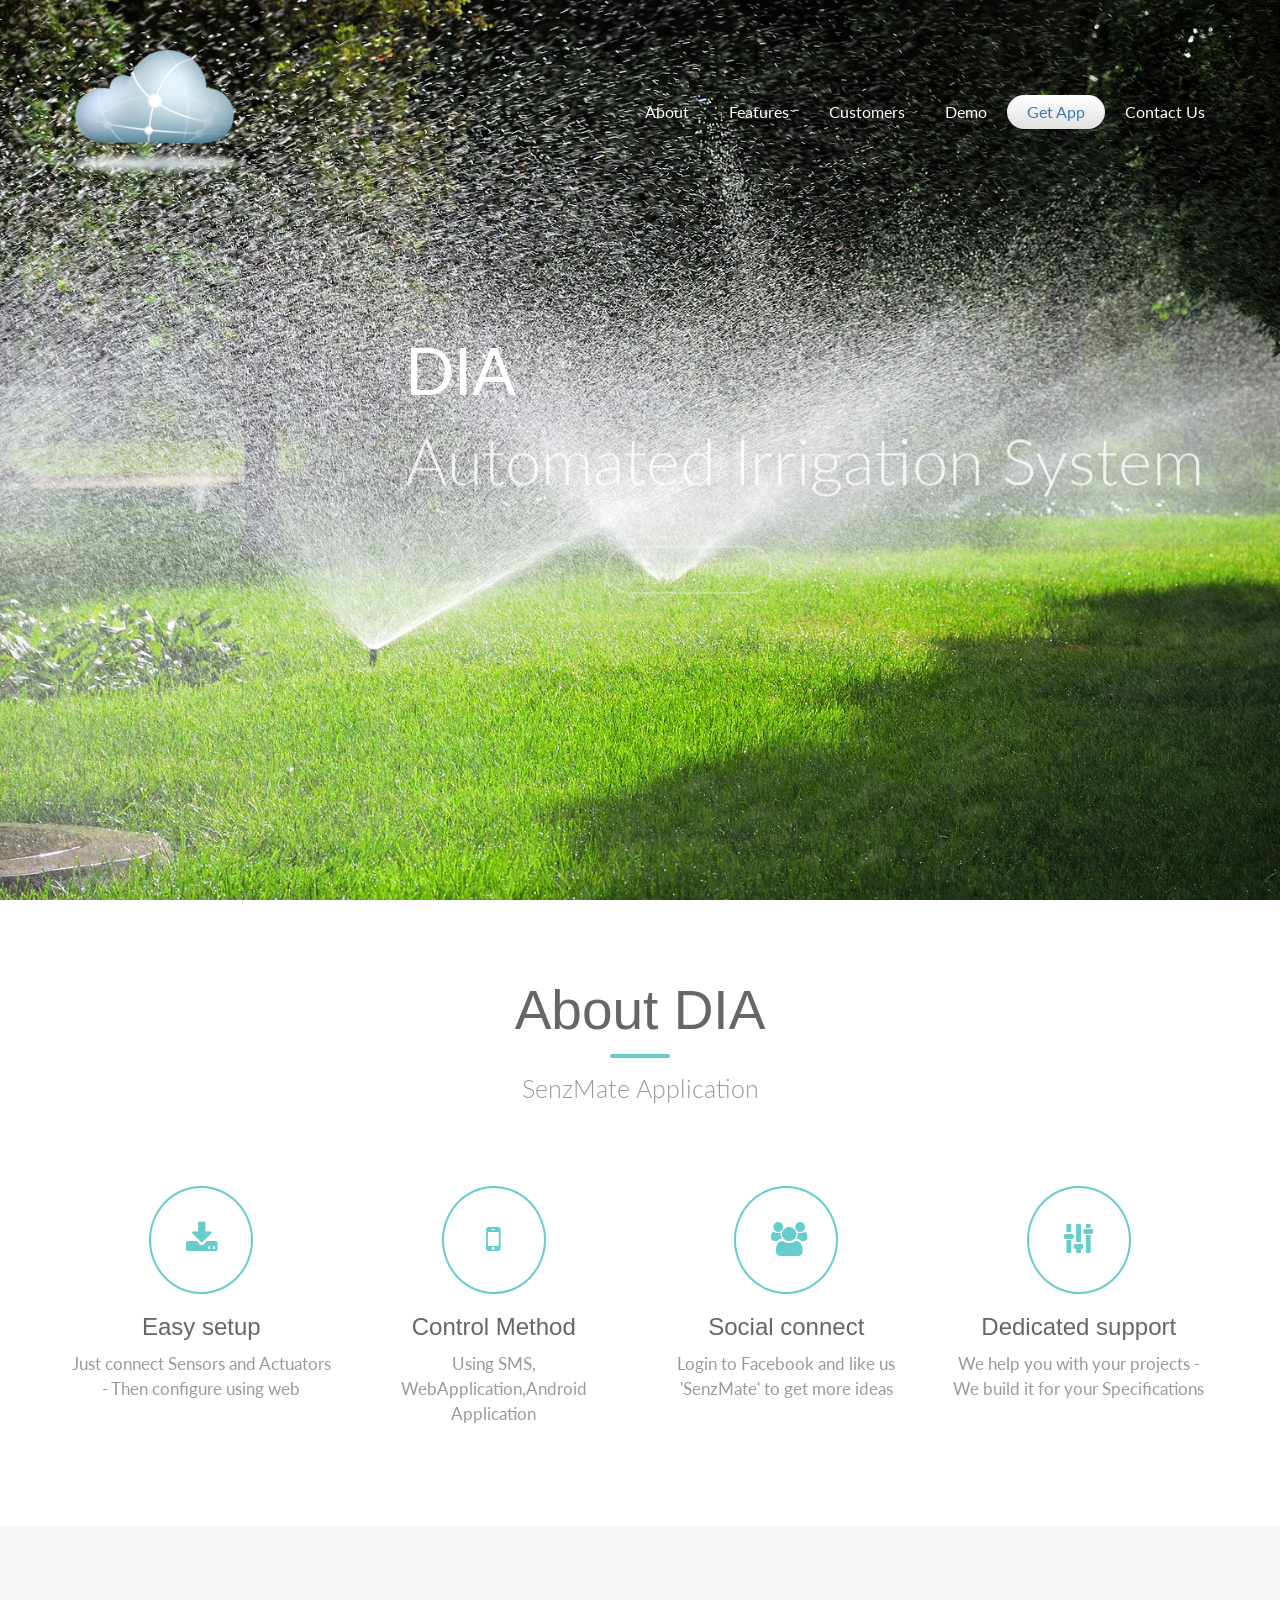
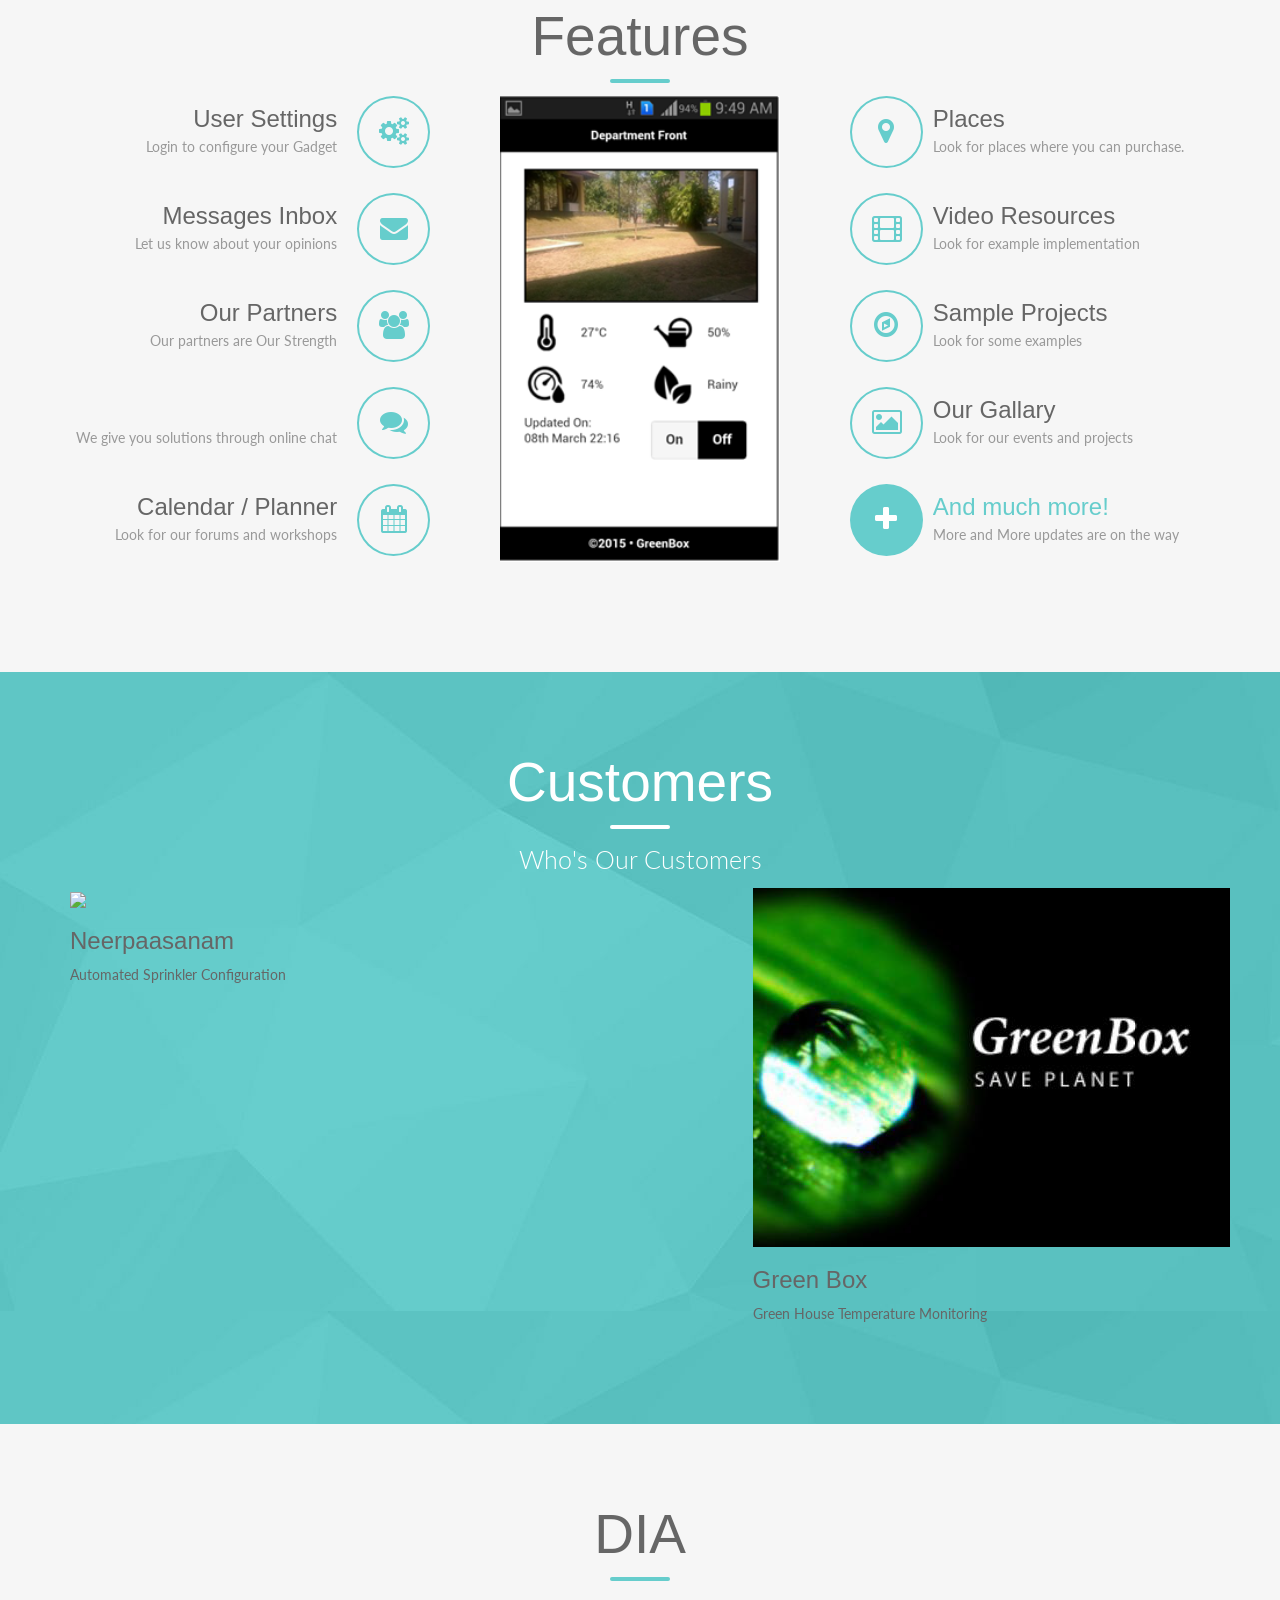
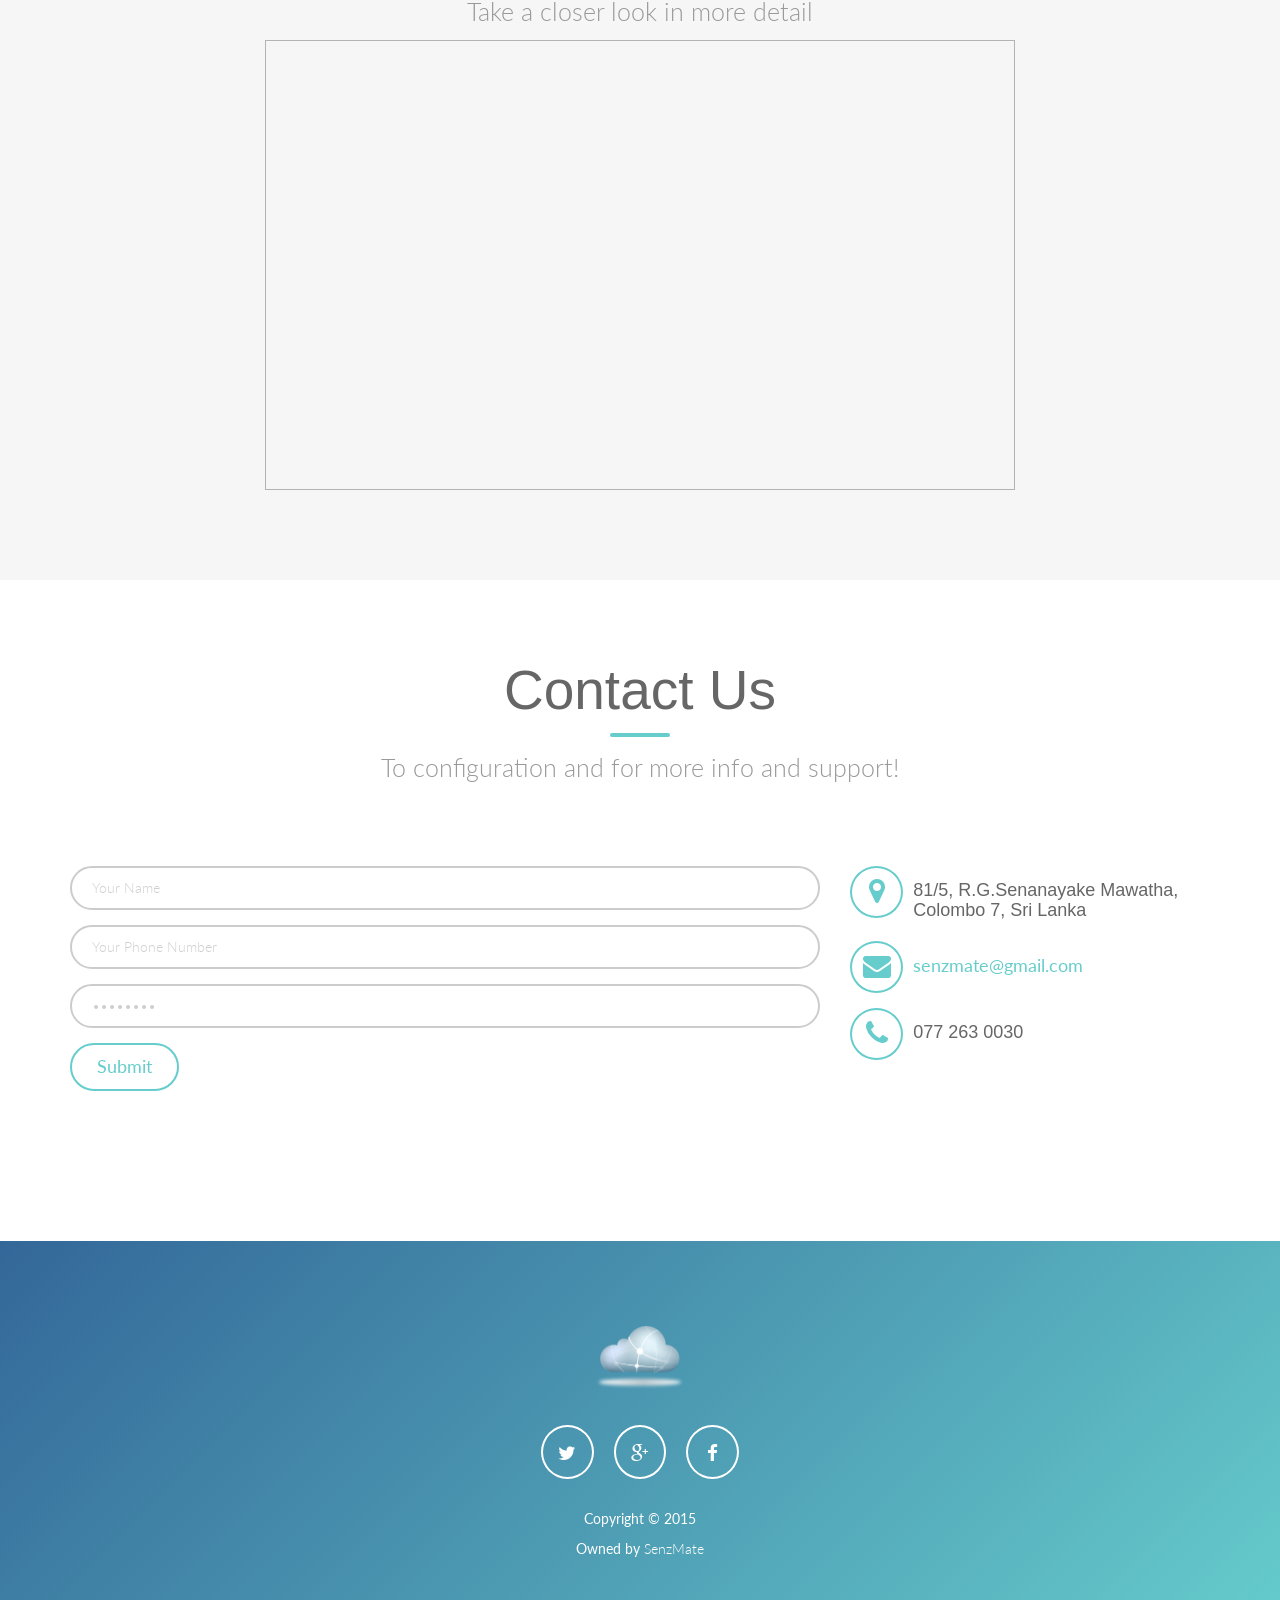
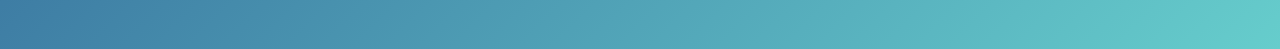
==== commit 1e1d1a23: "DIA" ====
--- a/dia.html
+++ b/dia.html
@@ -14,7 +14,7 @@
     <link rel="shortcut icon" href="favicon.png">
 
     <link rel="stylesheet" href="css/bootstrap.css">
-    
+
     <link rel="stylesheet" href="css/animate.css">
     <link rel="stylesheet" href="css/font-awesome.min.css">
     <link rel="stylesheet" href="css/slick.css">
@@ -26,117 +26,387 @@
     <script type="text/javascript" src="js/modernizr.custom.32033.js"></script>
 
     <!--[if lt IE 9]>
-      <script src="https://oss.maxcdn.com/libs/html5shiv/3.7.0/html5shiv.js"></script>
-      <script src="https://oss.maxcdn.com/libs/respond.js/1.4.2/respond.min.js"></script>
+    <script src="https://oss.maxcdn.com/libs/html5shiv/3.7.0/html5shiv.js"></script>
+    <script src="https://oss.maxcdn.com/libs/respond.js/1.4.2/respond.min.js"></script>
     <![endif]-->
-    
+
 </head>
 
 <body>
 
-    <!--<div class="pre-loader">
-        <div class="load-con">
-            <img src="img/freeze/logo.png" class="animated fadeInDown" alt="">
-            <div class="spinner">
-              <div class="bounce1"></div>
-              <div class="bounce2"></div>
-              <div class="bounce3"></div>
-            </div>
-        </div>
-    </div>-->
-   
-    <header>
-        
-        <nav class="navbar navbar-default navbar-fixed-top" role="navigation">
-                <div class="container">
-                    <!-- Brand and toggle get grouped for better mobile display -->
-                    <div class="navbar-header">
-                        <button type="button" class="navbar-toggle" data-toggle="collapse" data-target="#bs-example-navbar-collapse-1">
-                            <span class="fa fa-bars fa-lg"></span>
-                        </button>
-                        <a class="navbar-brand" href="index.html">
-                            <img src="img/freeze/logo.png"  alt="" class="logo">
-                        </a>
-                    </div>
-
-                    <!-- Collect the nav links, forms, and other content for toggling -->
-                    <div class="collapse navbar-collapse" id="bs-example-navbar-collapse-1">
-
-                        <ul class="nav navbar-nav navbar-right">
-                           <!-- <li><a href="index.html">about</a>
-                            </li>-->
-                            <li><a href="index.html">features</a>
-                            </li>
-                            <li><a href="index.html">Customers</a>
-                            </li>
-                            <li><a href="index.html">Products</a>
-                            </li>
-                            <li><a class="getApp" href="http://ideamarthosting.dialog.lk:9134/track/login">get app</a>
-                            </li>
-                            <li><a href="index.html">Sign Up</a>
-                            </li>
-                        </ul>
-                    </div>
-                    <!-- /.navbar-collapse -->
-                </div>
-                <!-- /.container-->
-        </nav>
-
-    </header>
-
-
-    <div class="wrapper">
-
-        <section id="demo">
-            <div class="container">
-                <div class="section-heading scrollpoint sp-effect3" style="margin: 60px 0px 0px;">
-                    <h1>DIA</h1>
-                    <div class="divider"></div>
-                    <p>Take a closer look in more detail</p>
-                </div>
+<div class="pre-loader">
+    <div class="load-con">
+        <img src="img/freeze/logo.png" class="animated fadeInDown" alt="">
+        <div class="spinner">
+            <div class="bounce1"></div>
+            <div class="bounce2"></div>
+            <div class="bounce3"></div>
+        </div>
+    </div>
+</div>
+
+<header>
+
+    <nav class="navbar navbar-default navbar-fixed-top" role="navigation">
+        <div class="container">
+            <!-- Brand and toggle get grouped for better mobile display -->
+            <div class="navbar-header">
+                <button type="button" class="navbar-toggle" data-toggle="collapse" data-target="#bs-example-navbar-collapse-1">
+                    <span class="fa fa-bars fa-lg"></span>
+                </button>
+                <a class="navbar-brand" href="index.html">
+                    <img src="img/freeze/logo.png"  alt="" class="logo">
+                </a>
+            </div>
+
+            <!-- Collect the nav links, forms, and other content for toggling -->
+            <div class="collapse navbar-collapse" id="bs-example-navbar-collapse-1">
+
+                <ul class="nav navbar-nav navbar-right">
+                    <li><a href="#about">about</a>
+                    </li>
+                    <li><a href="#features">features</a>
+                    </li>
+                    <li><a href="#reviews">Customers</a>
+                    </li>
+                    <li><a href="#demo">Demo</a>
+                    </li>
+                    <li><a class="getApp" href="http://ideamarthosting.dialog.lk:9134/track/login">get app</a>
+                    </li>
+                    <li><a href="#support">Contact Us</a>
+                    </li>
+                </ul>
+            </div>
+            <!-- /.navbar-collapse -->
+        </div>
+        <!-- /.container-->
+    </nav>
+
+
+    <!--RevSlider-->
+    <div class="tp-banner-container">
+        <div class="tp-banner" >
+            <ul>
+                <!-- SLIDE  -->
+                <li data-transition="fade" data-slotamount="7" data-masterspeed="1500" >
+                    <!-- MAIN IMAGE -->
+                    <img src="img/freeze/Slides/dia.jpg"  alt="slidebg1"  data-bgfit="cover" data-bgposition="left top" data-bgrepeat="no-repeat">
+
+
+                    <div class="tp-caption large_white_bold sft" data-x="350" data-y="center" data-hoffset="0" data-voffset="-80" data-speed="500" data-start="1200" data-easing="Power4.easeOut">
+                        DIA
+                    </div>
+
+                    <div class="tp-caption large_white_light sfb" data-x="350" data-y="center" data-hoffset="0" data-voffset="0" data-speed="1000" data-start="1500" data-easing="Power4.easeOut">
+                        Automated Irrigation System
+                    </div>
+
+                    <div class="tp-caption sfb hidden-xs" data-x="550" data-y="center" data-hoffset="0" data-voffset="85" data-speed="1000" data-start="1700" data-easing="Power4.easeOut">
+                        <a href="#about" class="btn btn-primary inverse btn-lg">LEARN MORE</a>
+                    </div>
+                    <div class="tp-caption sfr hidden-xs" data-x="730" data-y="center" data-hoffset="0" data-voffset="85" data-speed="1500" data-start="1900" data-easing="Power4.easeOut">
+                        <a href="http://senzmate.com/dia/login" class="btn btn-default btn-lg">GET APP</a>
+                    </div>
+
+                </li>
+
+            </ul>
+        </div>
+    </div>
+
+
+</header>
+
+
+<div class="wrapper">
+
+
+
+<section id="about">
+    <div class="container">
+
+        <div class="section-heading scrollpoint sp-effect3">
+            <h1>About DIA</h1>
+            <div class="divider"></div>
+            <p>SenzMate Application</p>
+        </div>
+
+        <div class="row">
+            <div class="col-md-3 col-sm-3 col-xs-6">
+                <div class="about-item scrollpoint sp-effect2">
+                    <i class="fa fa-download fa-2x"></i>
+                    <h3>Easy setup</h3>
+                    <p>Just connect Sensors and Actuators - Then configure using web</p>
+                </div>
+            </div>
+            <div class="col-md-3 col-sm-3 col-xs-6" >
+                <div class="about-item scrollpoint sp-effect5">
+                    <i class="fa fa-mobile fa-2x"></i>
+                    <h3>Control Method</h3>
+                    <p>Using SMS, WebApplication,Android Application</p>
+                </div>
+            </div>
+            <div class="col-md-3 col-sm-3 col-xs-6" >
+                <div class="about-item scrollpoint sp-effect5">
+                    <i class="fa fa-users fa-2x"></i>
+                    <h3>Social connect</h3>
+                    <p>Login to Facebook and like us 'SenzMate' to get more ideas</p>
+                </div>
+            </div>
+            <div class="col-md-3 col-sm-3 col-xs-6" >
+                <div class="about-item scrollpoint sp-effect1">
+                    <i class="fa fa-sliders fa-2x"></i>
+                    <h3>Dedicated support</h3>
+                    <p>We help you with your projects - We build it for your Specifications</p>
+                </div>
+            </div>
+        </div>
+    </div>
+</section>
+
+<section id="features">
+    <div class="container">
+        <div class="section-heading scrollpoint sp-effect3" style="margin: 60px 0px 0px;">
+            <h1>Features</h1>
+            <div class="divider"></div>
+            <!--<p>Learn more about our Platform</p>-->
+        </div>
+        <div class="row">
+            <div class="col-md-4 col-sm-4 scrollpoint sp-effect1">
+                <div class="media media-left feature">
+                    <a class="pull-right" href="#">
+                        <i class="fa fa-cogs fa-2x"></i>
+                    </a>
+                    <div class="media-body">
+                        <h3 class="media-heading">User Settings</h3>
+                        Login to configure your Gadget
+                    </div>
+                </div>
+                <div class="media media-left feature">
+                    <a class="pull-right" href="#">
+                        <i class="fa fa-envelope fa-2x"></i>
+                    </a>
+                    <div class="media-body">
+                        <h3 class="media-heading">Messages Inbox</h3>
+                        Let us know about your opinions
+                    </div>
+                </div>
+                <div class="media media-left feature">
+                    <a class="pull-right" href="#">
+                        <i class="fa fa-users fa-2x"></i>
+                    </a>
+                    <div class="media-body">
+                        <h3 class="media-heading">Our Partners</h3>
+                        Our partners are Our Strength
+                    </div>
+                </div>
+                <div class="media media-left feature">
+                    <a class="pull-right" href="#">
+                        <i class="fa fa-comments fa-2x"></i>
+                    </a>
+                    <div class="media-body">
+                        <h3 class="media-heading">&nbsp;</h3>
+                        We give you solutions through online chat
+                    </div>
+                </div>
+                <div class="media media-left feature">
+                    <a class="pull-right" href="#">
+                        <i class="fa fa-calendar fa-2x"></i>
+                    </a>
+                    <div class="media-body">
+                        <h3 class="media-heading">Calendar / Planner</h3>
+                        Look for our forums and workshops
+                    </div>
+                </div>
+            </div>
+            <div class="col-md-4 col-sm-4" >
+                <img src="img/freeze/Android.png" style="width: 280px" class="img-responsive scrollpoint sp-effect5" alt="">
+            </div>
+            <div class="col-md-4 col-sm-4 scrollpoint sp-effect2">
+                <div class="media feature">
+                    <a class="pull-left" href="#">
+                        <i class="fa fa-map-marker fa-2x"></i>
+                    </a>
+                    <div class="media-body">
+                        <h3 class="media-heading">Places</h3>
+                        Look for places where you can purchase.
+                    </div>
+                </div>
+                <div class="media feature">
+                    <a class="pull-left" href="#">
+                        <i class="fa fa-film fa-2x"></i>
+                    </a>
+                    <div class="media-body">
+                        <h3 class="media-heading">Video Resources</h3>
+                        Look for example implementation
+                    </div>
+                </div>
+                <div class="media feature">
+                    <a class="pull-left" href="#">
+                        <i class="fa fa-compass fa-2x"></i>
+                    </a>
+                    <div class="media-body">
+                        <h3 class="media-heading">Sample Projects</h3>
+                        Look for some examples
+                    </div>
+                </div>
+                <div class="media feature">
+                    <a class="pull-left" href="#">
+                        <i class="fa fa-picture-o fa-2x"></i>
+                    </a>
+                    <div class="media-body">
+                        <h3 class="media-heading">Our Gallary</h3>
+                        Look for our events and projects
+                    </div>
+                </div>
+                <div class="media active feature">
+                    <a class="pull-left" href="#">
+                        <i class="fa fa-plus fa-2x"></i>
+                    </a>
+                    <div class="media-body">
+                        <h3 class="media-heading">And much more!</h3>
+                        More and More updates are on the way
+                    </div>
+                </div>
+            </div>
+        </div>
+    </div>
+</section>
+
+<section id="reviews">
+    <div class="container">
+        <div class="section-heading inverse scrollpoint sp-effect3" style="margin: 60px 0px 0px;">
+            <h1>Customers</h1>
+            <div class="divider"></div>
+            <p>Who's Our Customers</p>
+        </div>
+        <div class="row">
+            <div class="col-sm-5">
+                <div class="about-item scrollpoint sp-effect2">
+                    <img src="img/neer.png" style="width: 478px;">
+                    <h3>Neerpaasanam</h3>
+                    <p>Automated Sprinkler Configuration</p>
+                </div>
+            </div>
+            <div class="col-sm-5 col-sm-offset-2" >
+                <div class="about-item scrollpoint sp-effect5">
+                    <img src="img/sac.png" alt="">
+                    <h3>Green Box</h3>
+                    <p>Green House Temperature Monitoring </p>
+                </div>
+            </div>
+        </div>
+    </div>
+</section>
+
+
+<section id="demo">
+    <div class="container">
+        <div class="section-heading scrollpoint sp-effect3" style="margin: 60px 0px 0px;">
+            <h1>DIA</h1>
+            <div class="divider"></div>
+            <p>Take a closer look in more detail</p>
+        </div>
+        <div class="row">
+            <div class="col-md-8 col-md-offset-2 scrollpoint sp-effect2">
+                <div class="video-container" >
+                    <iframe src="http://player.vimeo.com/video/128769526"></iframe>
+                </div>
+            </div>
+        </div>
+    </div>
+</section>
+
+<section id="support" class="doublediagonal">
+    <div class="container">
+        <div class="section-heading scrollpoint sp-effect3">
+            <h1>Contact Us</h1>
+            <div class="divider"></div>
+            <p>To configuration and for more info and support!</p>
+        </div>
+        <div class="row">
+            <div class="col-md-12">
                 <div class="row">
-                    <div class="col-md-8 col-md-offset-2 scrollpoint sp-effect2">
-                        <div class="video-container" >
-                            <iframe src="http://player.vimeo.com/video/128769526"></iframe>
+                    <div class="col-md-8 col-sm-8 scrollpoint sp-effect1">
+                        <form role="form">
+                            <div class="form-group">
+                                <input type="text" class="form-control" placeholder="Your Name">
+                            </div>
+                            <div class="form-group">
+                                <input type="tel" class="form-control" placeholder="Your Phone Number">
+                            </div>
+                            <div class="form-group">
+                                <input type="password" class="form-control" placeholder="Password">
+                            </div>
+                            <button type="submit" class="btn btn-primary btn-lg">Submit</button>
+                        </form>
+                    </div>
+                    <div class="col-md-4 col-sm-4 contact-details scrollpoint sp-effect2">
+                        <div class="media">
+                            <a class="pull-left" href="#" >
+                                <i class="fa fa-map-marker fa-2x"></i>
+                            </a>
+                            <div class="media-body">
+                                <h4 class="media-heading">81/5, R.G.Senanayake Mawatha, Colombo 7, Sri Lanka</h4>
+                            </div>
                         </div>
-                    </div>
-                </div>
-            </div>
-        </section>
-
-
-        <footer>
-            <div class="container">
-                <a href="#" class="scrollpoint sp-effect3">
-                    <img src="img/freeze/logo.png" alt="" class="logo">
-                </a>
-                <div class="social">
-                    <a href="#" class="scrollpoint sp-effect3"><i class="fa fa-twitter fa-lg"></i></a>
-                    <a href="#" class="scrollpoint sp-effect3"><i class="fa fa-google-plus fa-lg"></i></a>
-                    <a href="#" class="scrollpoint sp-effect3"><i class="fa fa-facebook fa-lg"></i></a>
-                </div>
-                <div class="rights">
-                    <p>Copyright &copy; 2015</p>
-                    <p>Owned by <a href="index.html" target="_blank">SenzMate</a></p>
-                </div>
-            </div>
-        </footer>
-
-    </div>
-    <script src="js/jquery-1.11.1.min.js"></script>
-    <script src="js/bootstrap.min.js"></script>
-    <script src="js/slick.min.js"></script>
-    <script src="js/placeholdem.min.js"></script>
-    <script src="js/rs-plugin/js/jquery.themepunch.plugins.min.js"></script>
-    <script src="js/rs-plugin/js/jquery.themepunch.revolution.min.js"></script>
-    <script src="js/waypoints.min.js"></script>
-    <script src="js/scripts.js"></script>
-
-    <script>
-        $(document).ready(function() {
-            appMaster.preLoader();
-        });
-    </script>
+                        <div class="media">
+                            <a class="pull-left" href="#" >
+                                <i class="fa fa-envelope fa-2x"></i>
+                            </a>
+                            <div class="media-body">
+                                <h4 class="media-heading">
+                                    <a href="mailto:support@oleose.com">senzmate@gmail.com</a>
+                                </h4>
+                            </div>
+                        </div>
+                        <div class="media">
+                            <a class="pull-left" href="#" >
+                                <i class="fa fa-phone fa-2x"></i>
+                            </a>
+                            <div class="media-body">
+                                <h4 class="media-heading">077 263 0030</h4>
+                            </div>
+                        </div>
+                    </div>
+                </div>
+            </div>
+        </div>
+    </div>
+</section>
+
+<footer>
+    <div class="container">
+        <a href="#" class="scrollpoint sp-effect3">
+            <img src="img/freeze/logo.png" alt="" class="logo">
+        </a>
+        <div class="social">
+            <a href="#" class="scrollpoint sp-effect3"><i class="fa fa-twitter fa-lg"></i></a>
+            <a href="#" class="scrollpoint sp-effect3"><i class="fa fa-google-plus fa-lg"></i></a>
+            <a href="#" class="scrollpoint sp-effect3"><i class="fa fa-facebook fa-lg"></i></a>
+        </div>
+        <div class="rights">
+            <p>Copyright &copy; 2015</p>
+            <p>Owned by <a href="index.html" target="_blank">SenzMate</a></p>
+        </div>
+    </div>
+</footer>
+
+</div>
+<script src="js/jquery-1.11.1.min.js"></script>
+<script src="js/bootstrap.min.js"></script>
+<script src="js/slick.min.js"></script>
+<script src="js/placeholdem.min.js"></script>
+<script src="js/rs-plugin/js/jquery.themepunch.plugins.min.js"></script>
+<script src="js/rs-plugin/js/jquery.themepunch.revolution.min.js"></script>
+<script src="js/waypoints.min.js"></script>
+<script src="js/scripts.js"></script>
+
+<script>
+    $(document).ready(function() {
+        appMaster.preLoader();
+    });
+</script>
 
 </body>
 
--- a/css/freeze.css
+++ b/css/freeze.css
@@ -831,7 +831,7 @@
   background: #336799;
 }
 header .navbar-default.scrolled .navbar-brand {
-  background: #336799;
+  background: #CCDEF0;
 }
 section .section-heading .divider:after {
   background: #66cdcc;
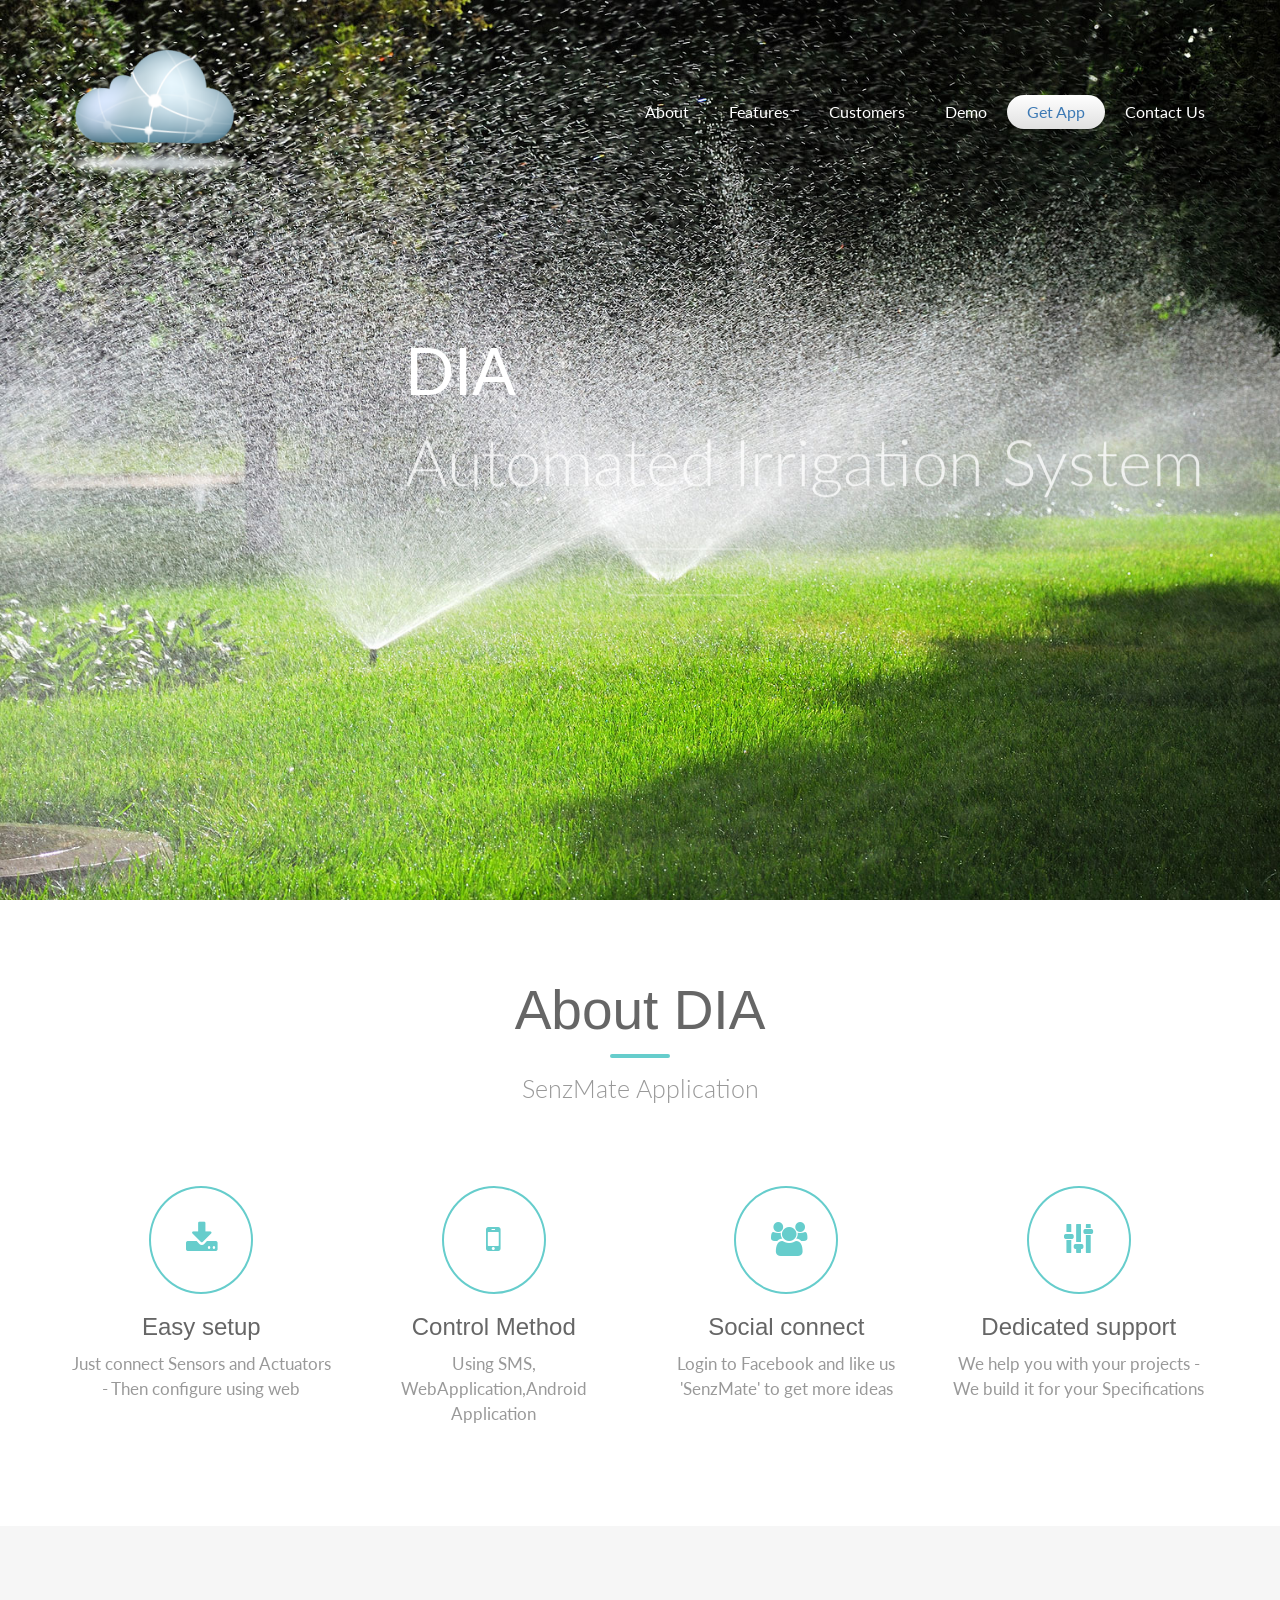
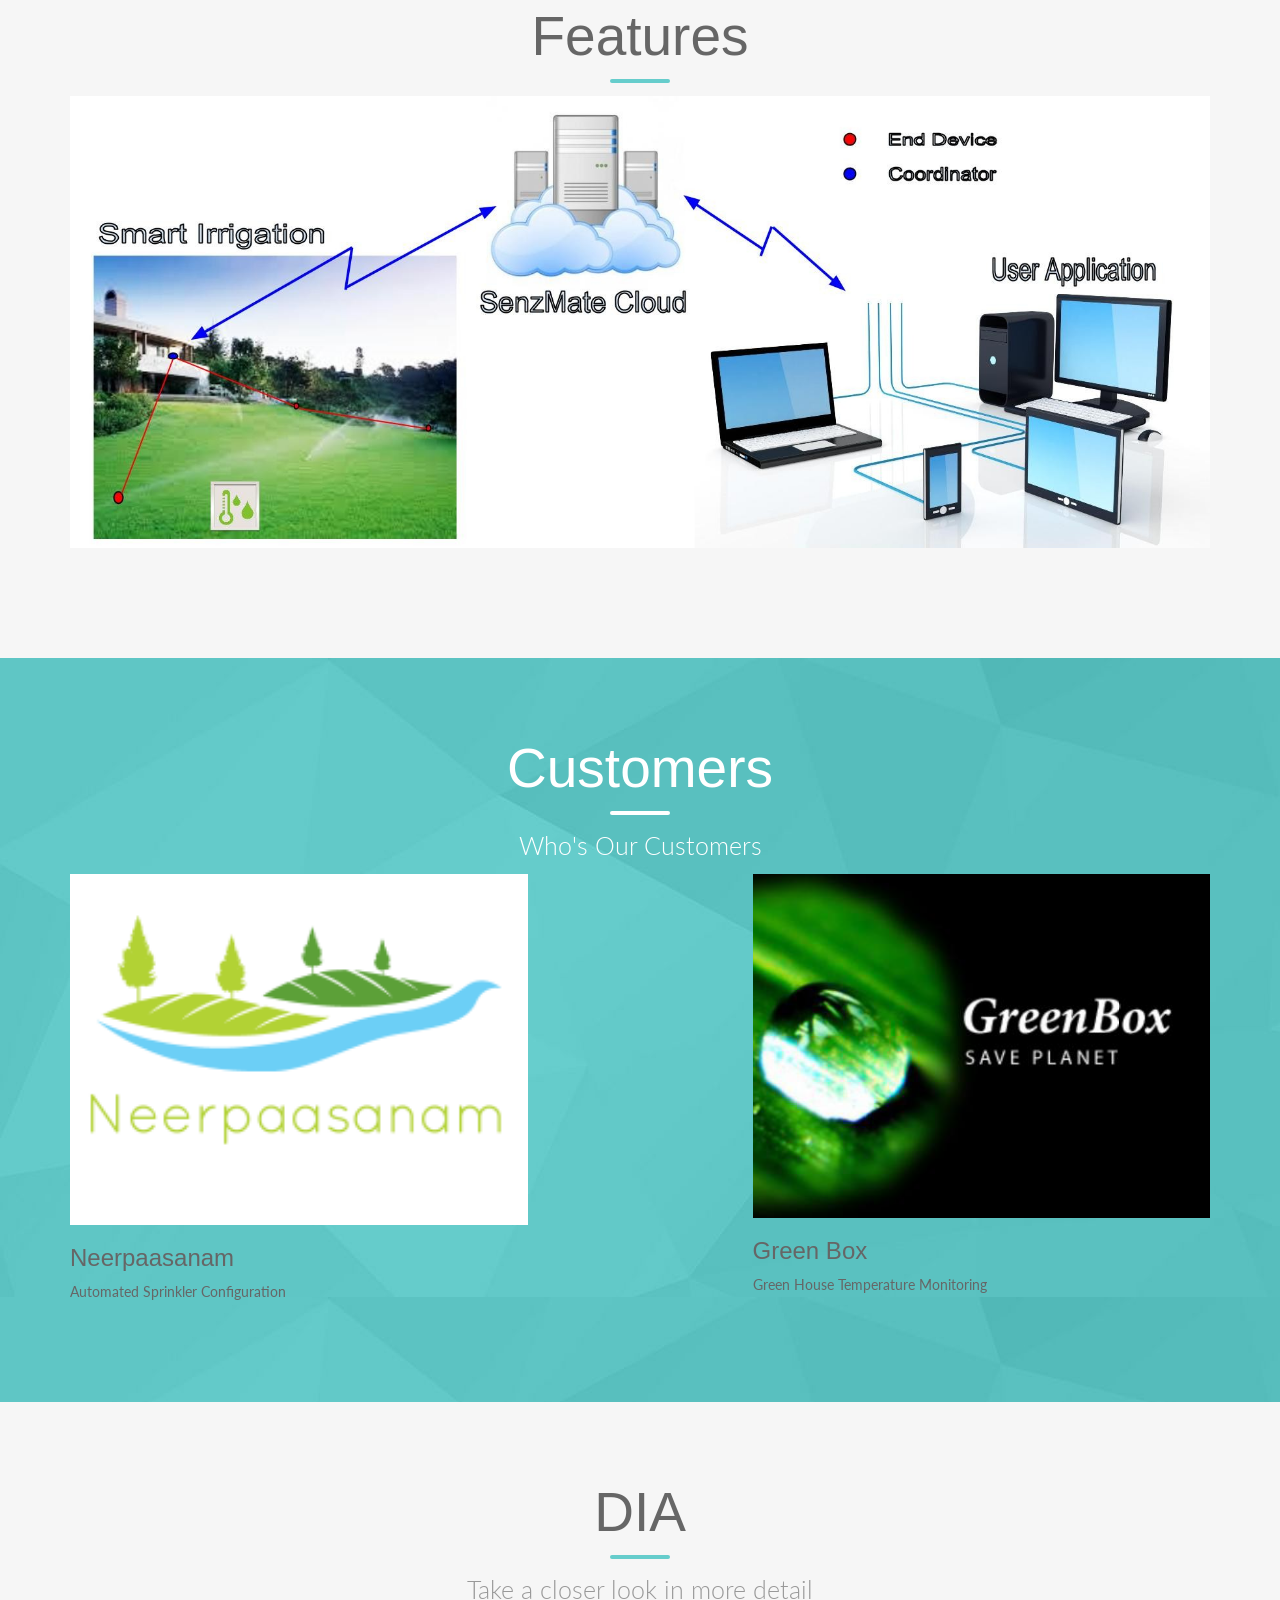
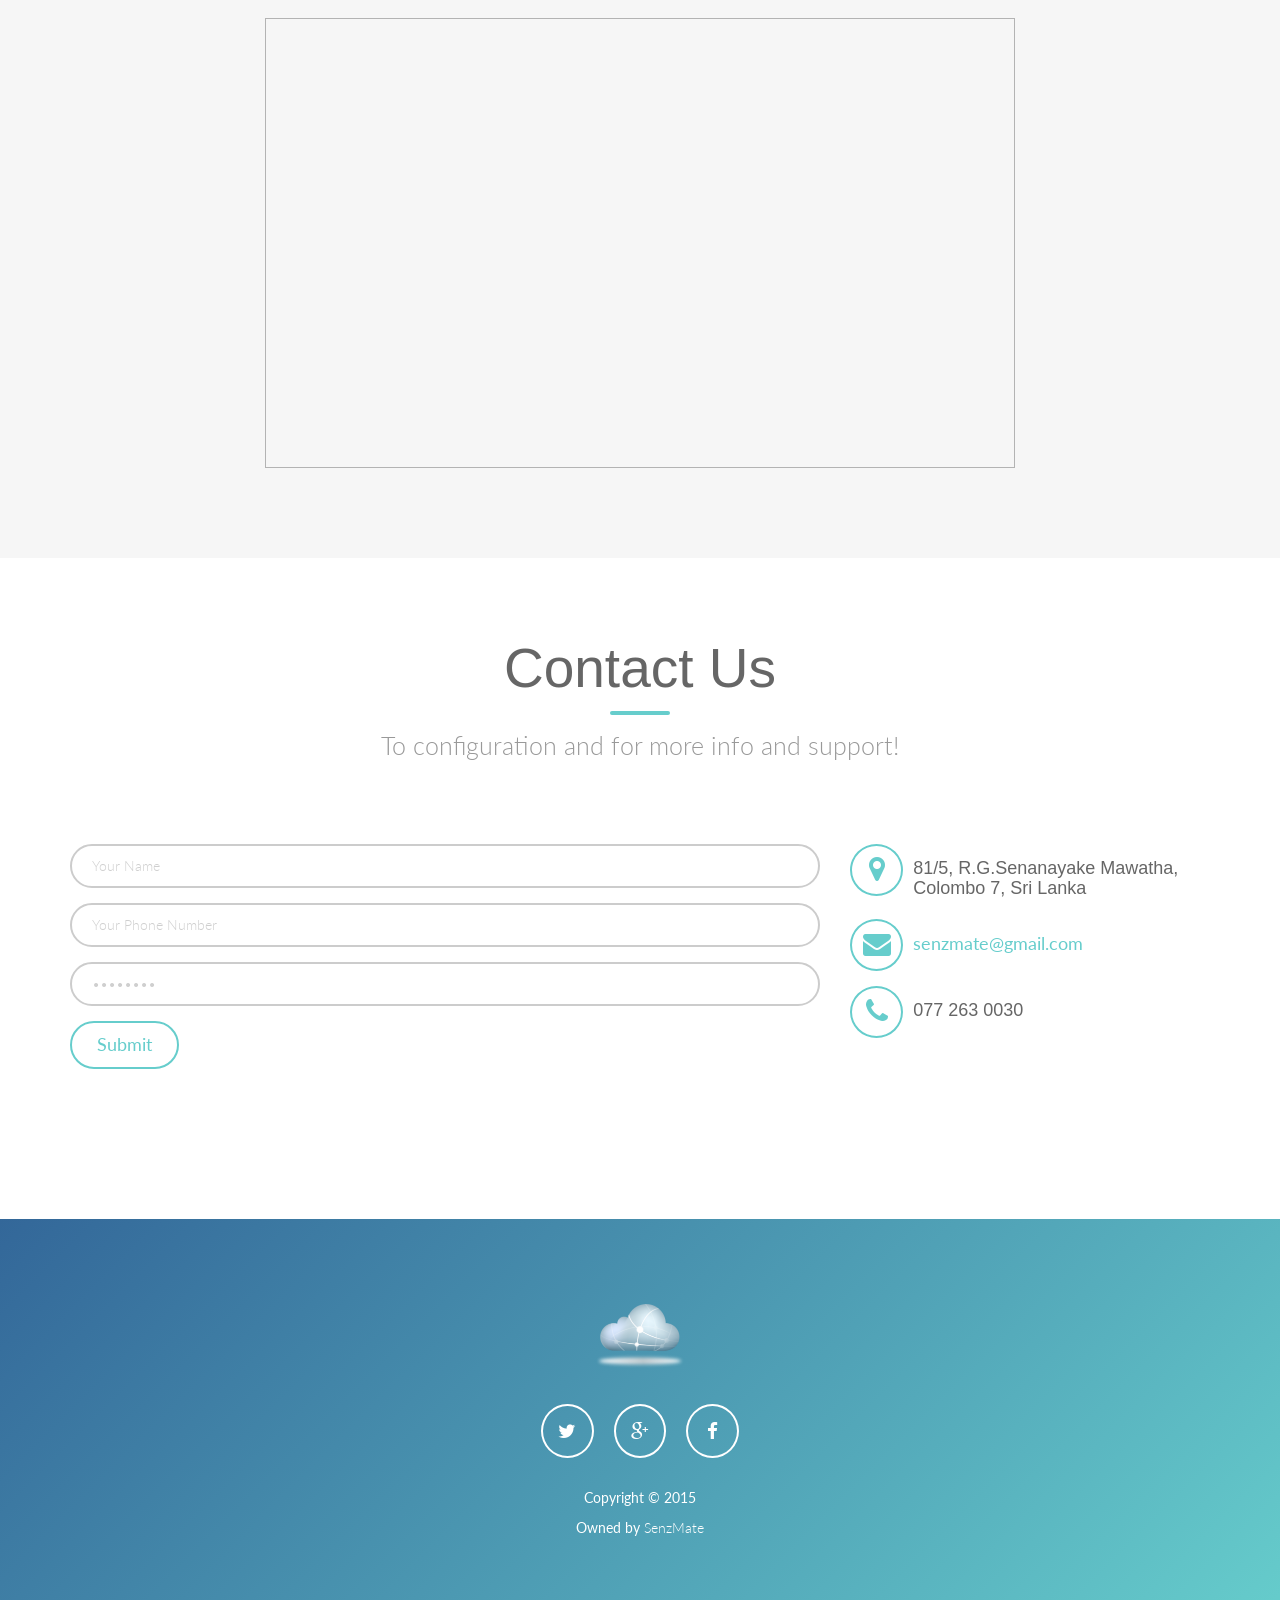
==== commit 5e3f830f: "GUI" ====
--- a/dia.html
+++ b/dia.html
@@ -172,102 +172,8 @@
             <!--<p>Learn more about our Platform</p>-->
         </div>
         <div class="row">
-            <div class="col-md-4 col-sm-4 scrollpoint sp-effect1">
-                <div class="media media-left feature">
-                    <a class="pull-right" href="#">
-                        <i class="fa fa-cogs fa-2x"></i>
-                    </a>
-                    <div class="media-body">
-                        <h3 class="media-heading">User Settings</h3>
-                        Login to configure your Gadget
-                    </div>
-                </div>
-                <div class="media media-left feature">
-                    <a class="pull-right" href="#">
-                        <i class="fa fa-envelope fa-2x"></i>
-                    </a>
-                    <div class="media-body">
-                        <h3 class="media-heading">Messages Inbox</h3>
-                        Let us know about your opinions
-                    </div>
-                </div>
-                <div class="media media-left feature">
-                    <a class="pull-right" href="#">
-                        <i class="fa fa-users fa-2x"></i>
-                    </a>
-                    <div class="media-body">
-                        <h3 class="media-heading">Our Partners</h3>
-                        Our partners are Our Strength
-                    </div>
-                </div>
-                <div class="media media-left feature">
-                    <a class="pull-right" href="#">
-                        <i class="fa fa-comments fa-2x"></i>
-                    </a>
-                    <div class="media-body">
-                        <h3 class="media-heading">&nbsp;</h3>
-                        We give you solutions through online chat
-                    </div>
-                </div>
-                <div class="media media-left feature">
-                    <a class="pull-right" href="#">
-                        <i class="fa fa-calendar fa-2x"></i>
-                    </a>
-                    <div class="media-body">
-                        <h3 class="media-heading">Calendar / Planner</h3>
-                        Look for our forums and workshops
-                    </div>
-                </div>
-            </div>
-            <div class="col-md-4 col-sm-4" >
-                <img src="img/freeze/Android.png" style="width: 280px" class="img-responsive scrollpoint sp-effect5" alt="">
-            </div>
-            <div class="col-md-4 col-sm-4 scrollpoint sp-effect2">
-                <div class="media feature">
-                    <a class="pull-left" href="#">
-                        <i class="fa fa-map-marker fa-2x"></i>
-                    </a>
-                    <div class="media-body">
-                        <h3 class="media-heading">Places</h3>
-                        Look for places where you can purchase.
-                    </div>
-                </div>
-                <div class="media feature">
-                    <a class="pull-left" href="#">
-                        <i class="fa fa-film fa-2x"></i>
-                    </a>
-                    <div class="media-body">
-                        <h3 class="media-heading">Video Resources</h3>
-                        Look for example implementation
-                    </div>
-                </div>
-                <div class="media feature">
-                    <a class="pull-left" href="#">
-                        <i class="fa fa-compass fa-2x"></i>
-                    </a>
-                    <div class="media-body">
-                        <h3 class="media-heading">Sample Projects</h3>
-                        Look for some examples
-                    </div>
-                </div>
-                <div class="media feature">
-                    <a class="pull-left" href="#">
-                        <i class="fa fa-picture-o fa-2x"></i>
-                    </a>
-                    <div class="media-body">
-                        <h3 class="media-heading">Our Gallary</h3>
-                        Look for our events and projects
-                    </div>
-                </div>
-                <div class="media active feature">
-                    <a class="pull-left" href="#">
-                        <i class="fa fa-plus fa-2x"></i>
-                    </a>
-                    <div class="media-body">
-                        <h3 class="media-heading">And much more!</h3>
-                        More and More updates are on the way
-                    </div>
-                </div>
+            <div class="col-sm-12">
+                <img src="img/archi.jpg" class="img-responsive scrollpoint sp-effect5">
             </div>
         </div>
     </div>
@@ -283,14 +189,14 @@
         <div class="row">
             <div class="col-sm-5">
                 <div class="about-item scrollpoint sp-effect2">
-                    <img src="img/neer.png" style="width: 478px;">
+                    <img src="img/neer.png" class="img-responsive scrollpoint sp-effect5" style="width: 478px;">
                     <h3>Neerpaasanam</h3>
                     <p>Automated Sprinkler Configuration</p>
                 </div>
             </div>
             <div class="col-sm-5 col-sm-offset-2" >
                 <div class="about-item scrollpoint sp-effect5">
-                    <img src="img/sac.png" alt="">
+                    <img src="img/sac.png" class="img-responsive scrollpoint sp-effect5" alt="">
                     <h3>Green Box</h3>
                     <p>Green House Temperature Monitoring </p>
                 </div>
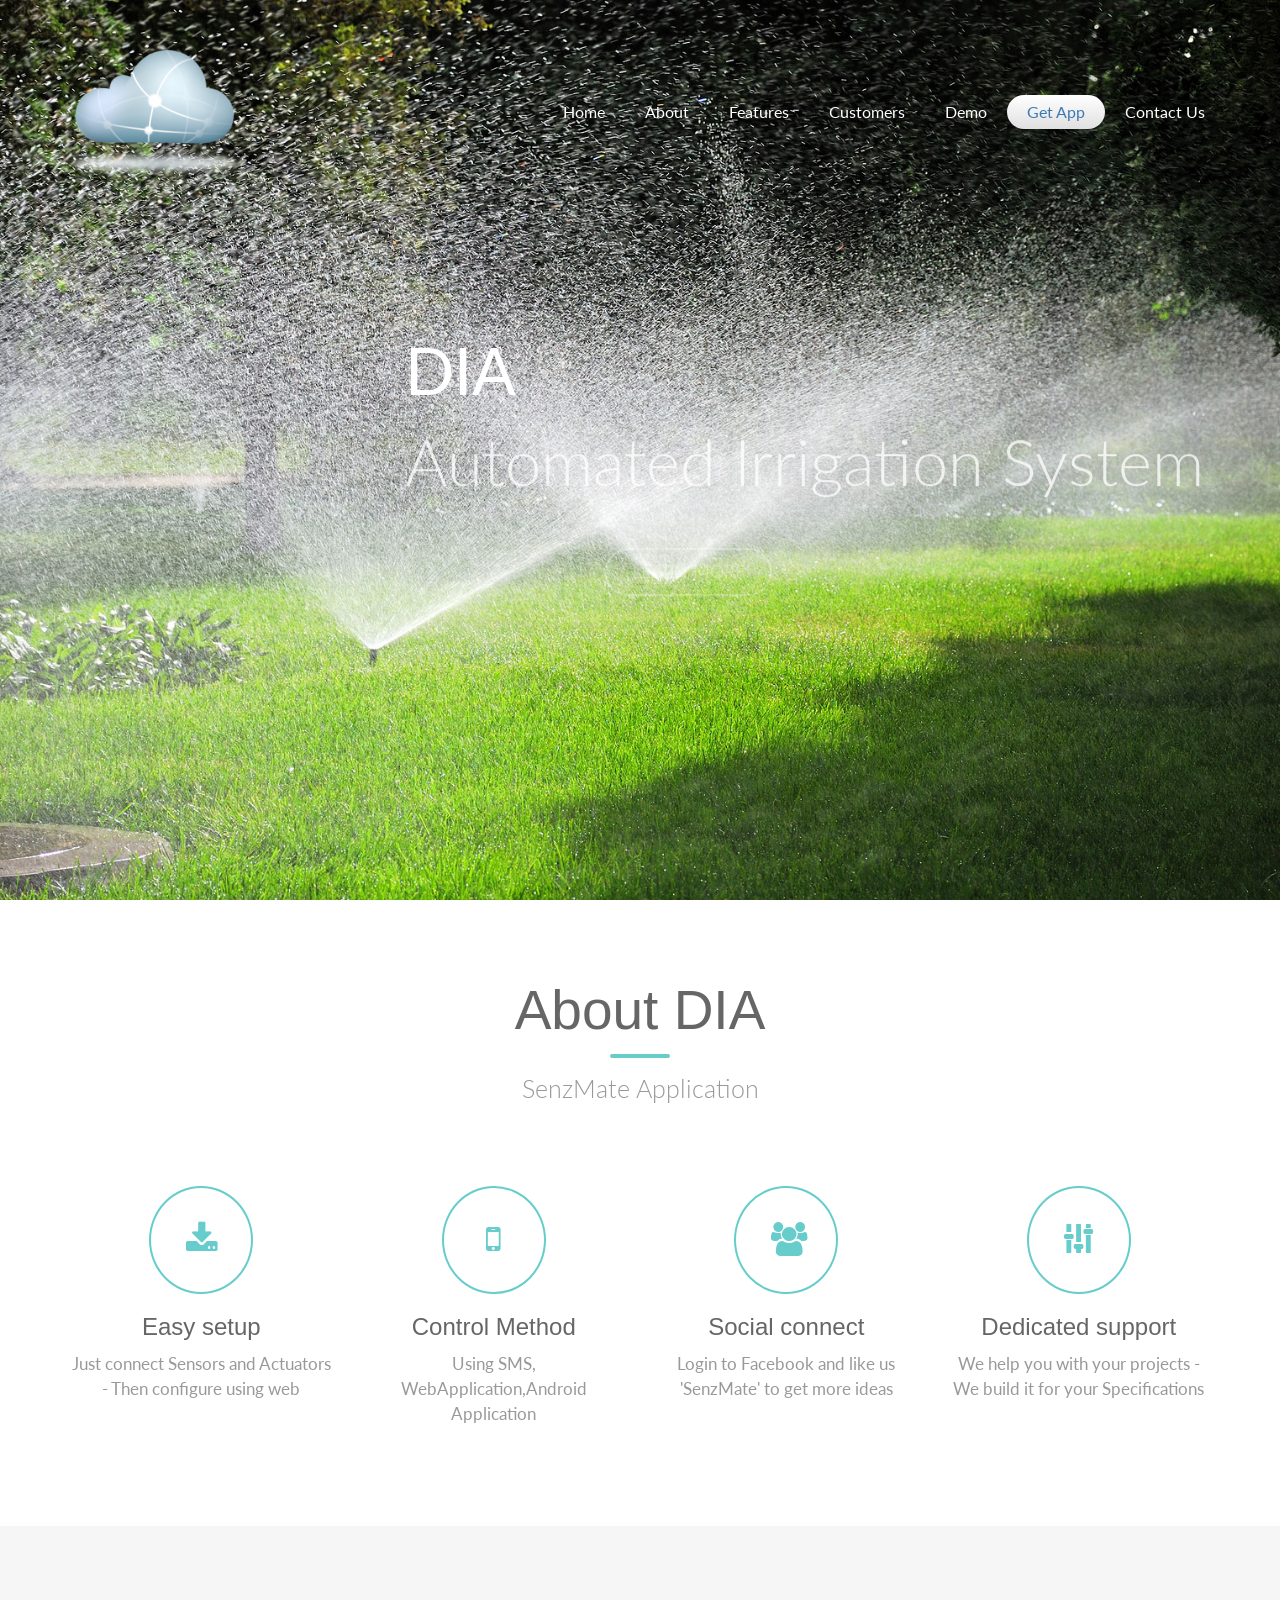
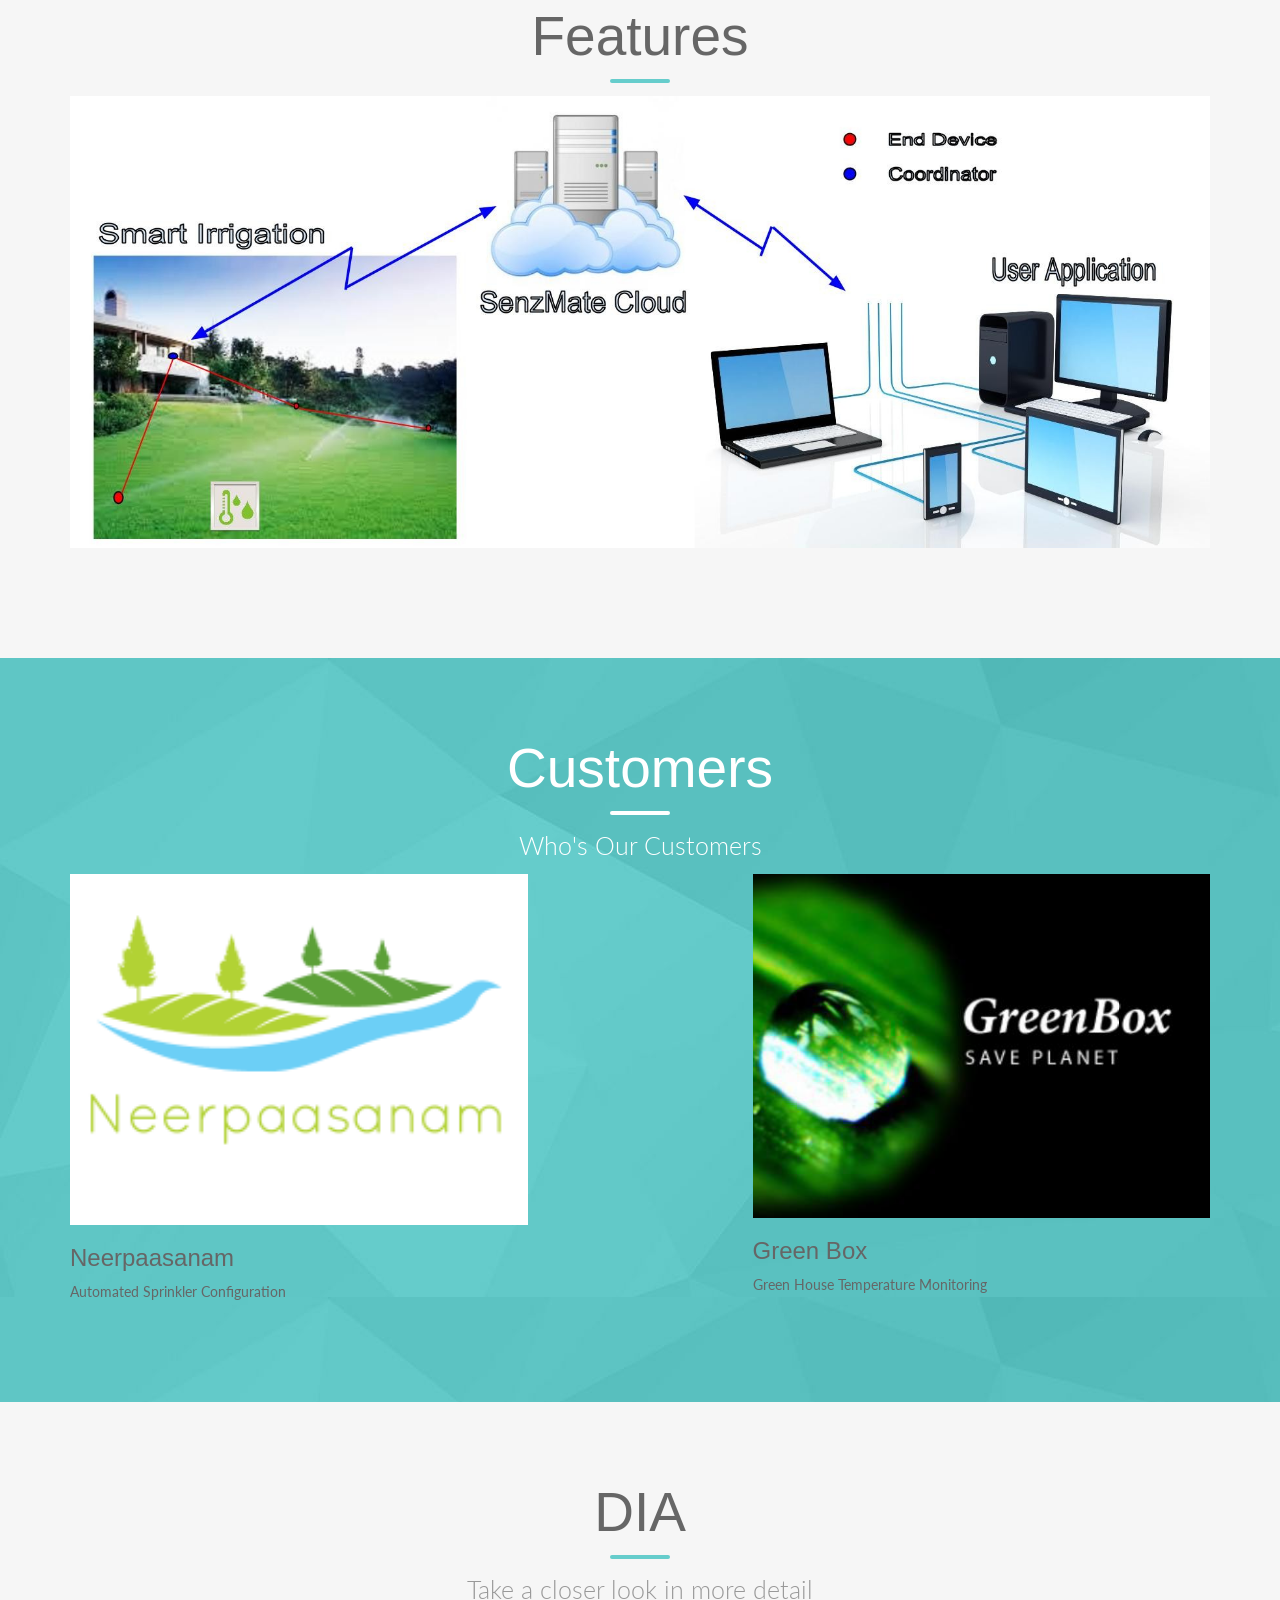
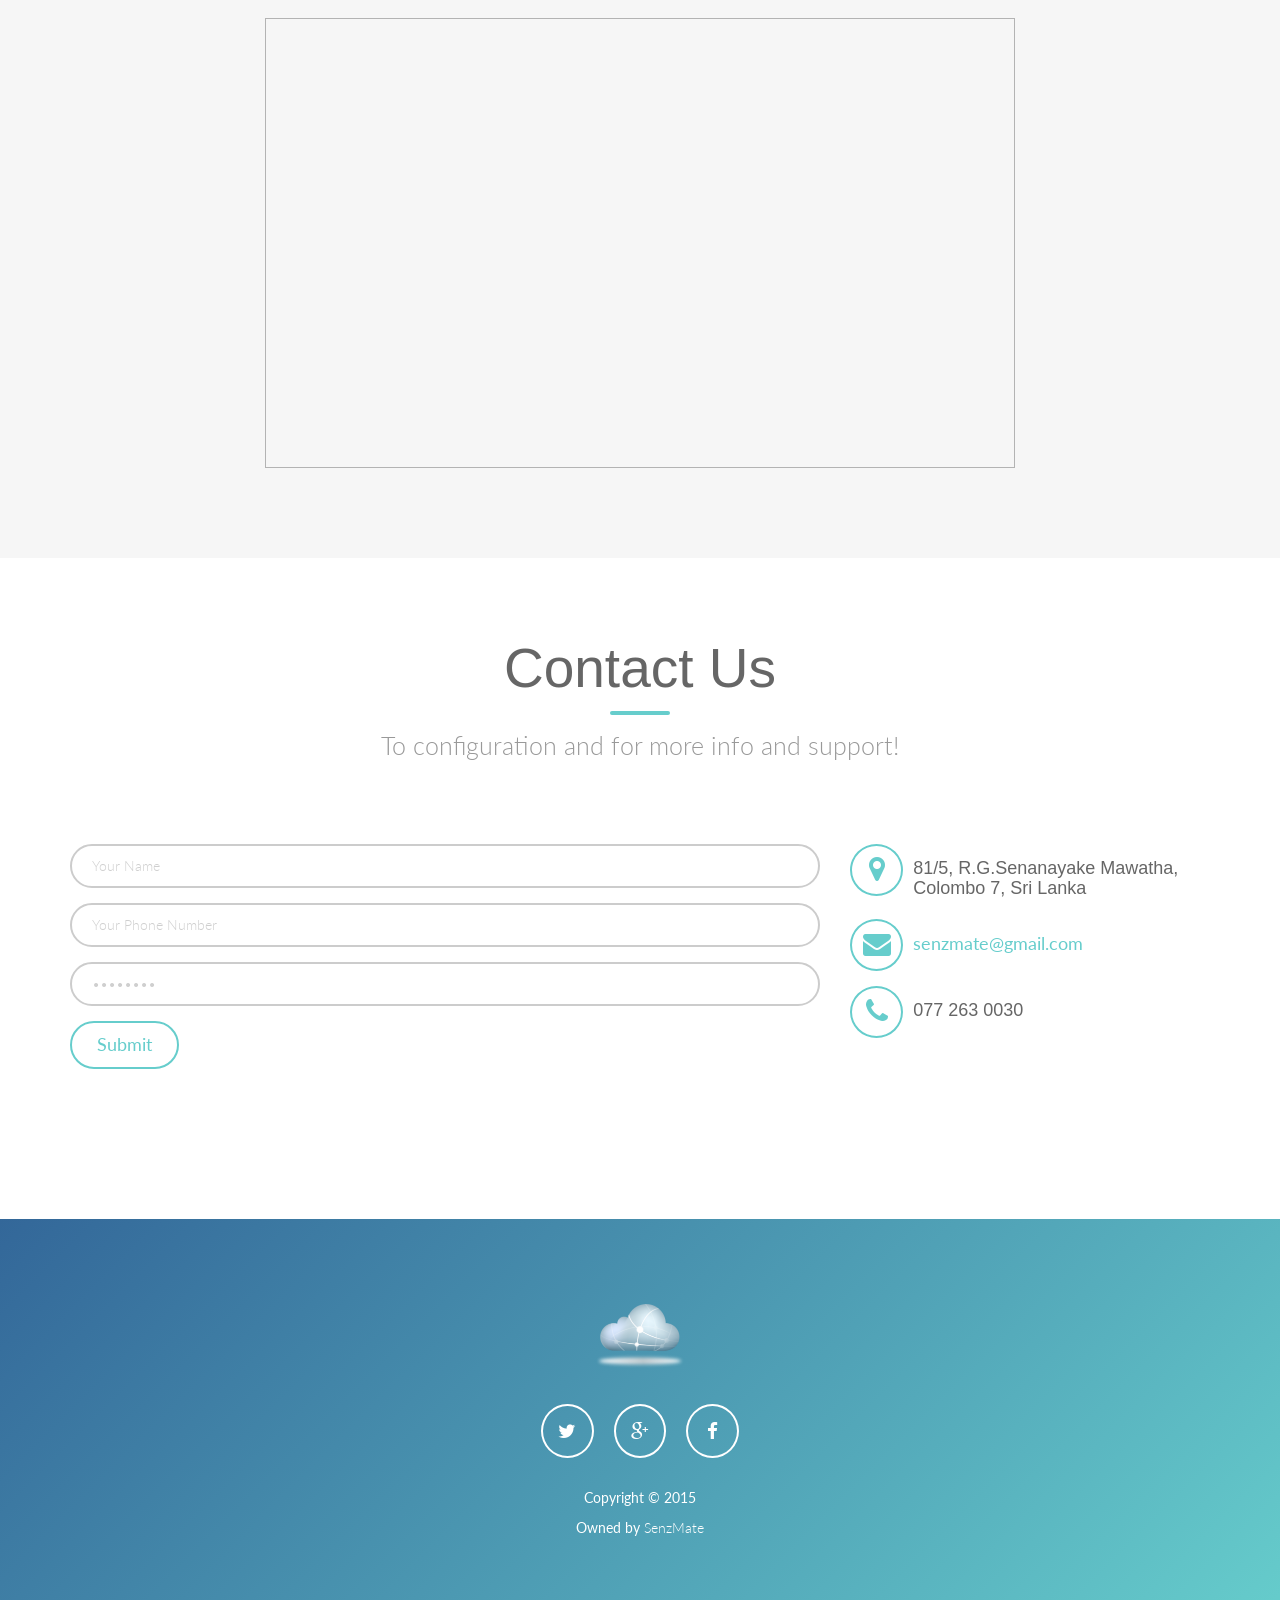
==== commit 5b6b2b45: "more" ====
--- a/dia.html
+++ b/dia.html
@@ -63,6 +63,8 @@
             <div class="collapse navbar-collapse" id="bs-example-navbar-collapse-1">
 
                 <ul class="nav navbar-nav navbar-right">
+                    <li><a href="#">home</a>
+                    </li>
                     <li><a href="#about">about</a>
                     </li>
                     <li><a href="#features">features</a>
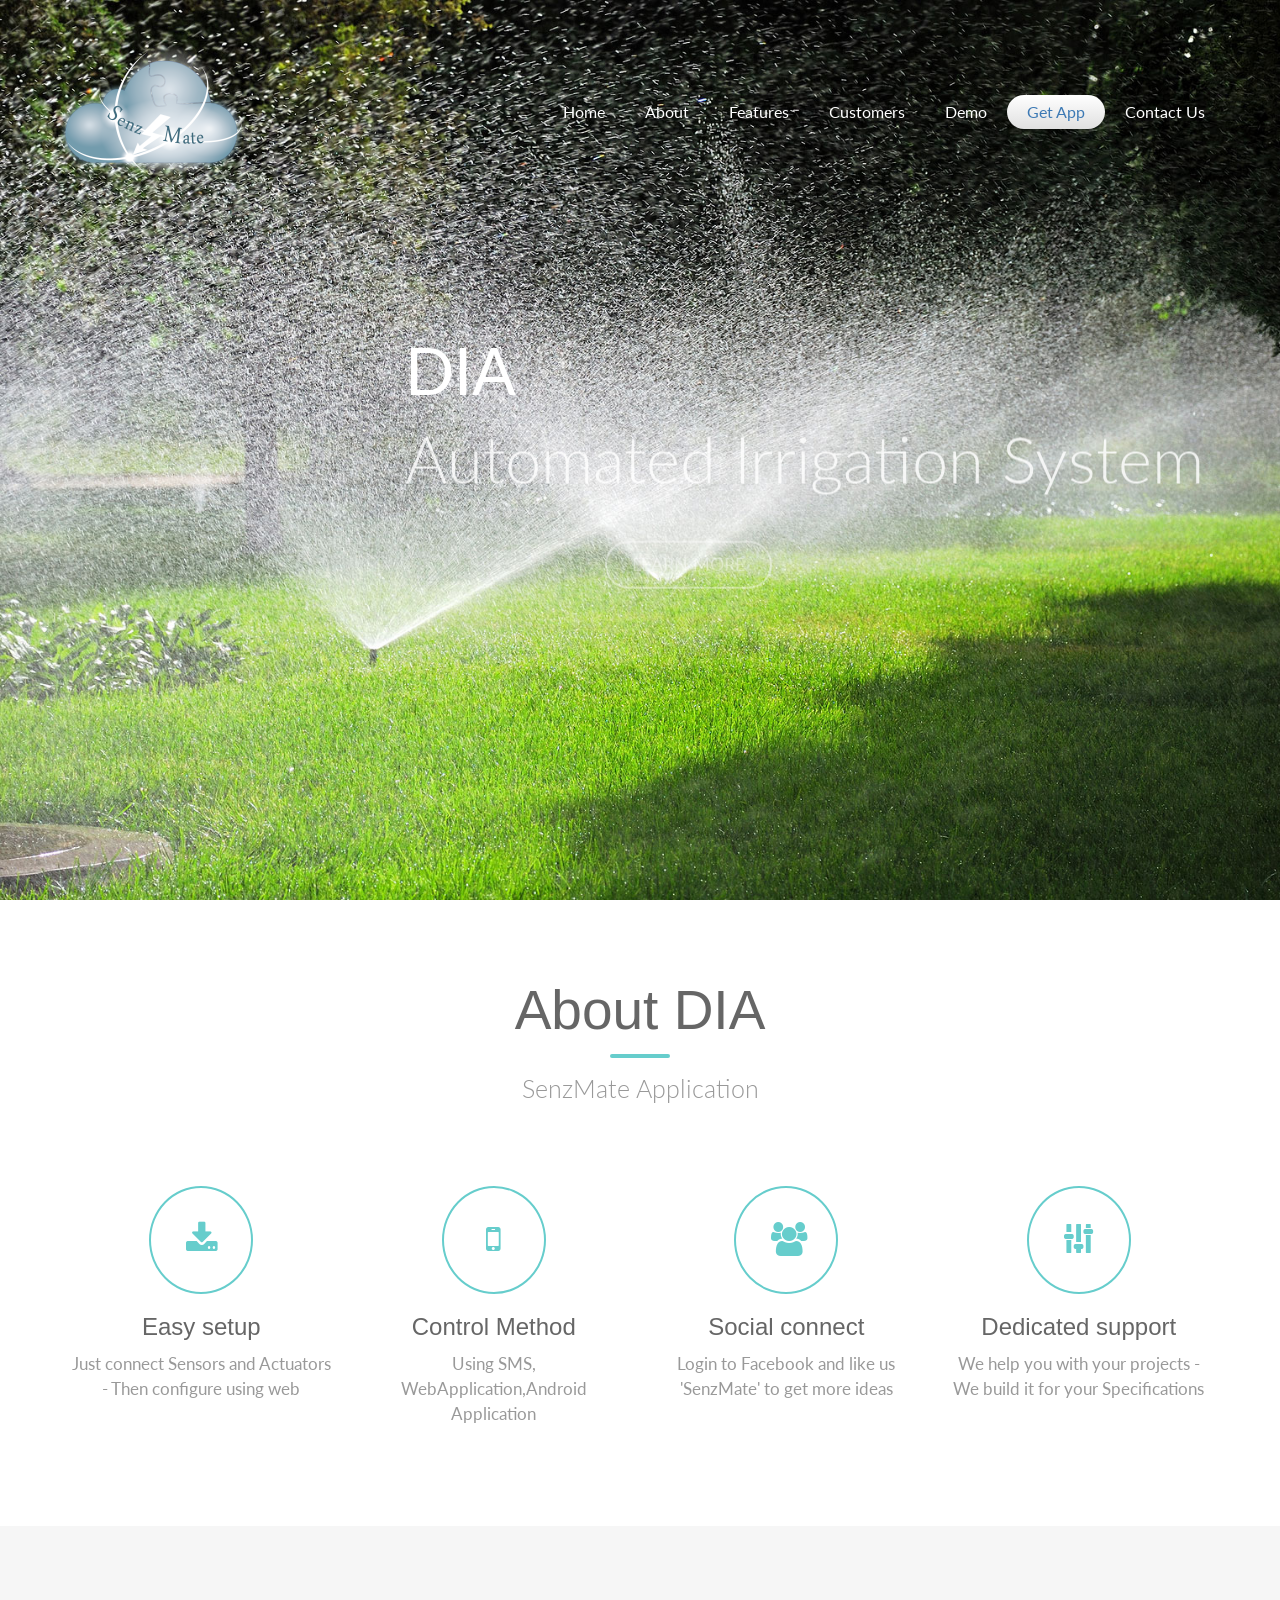
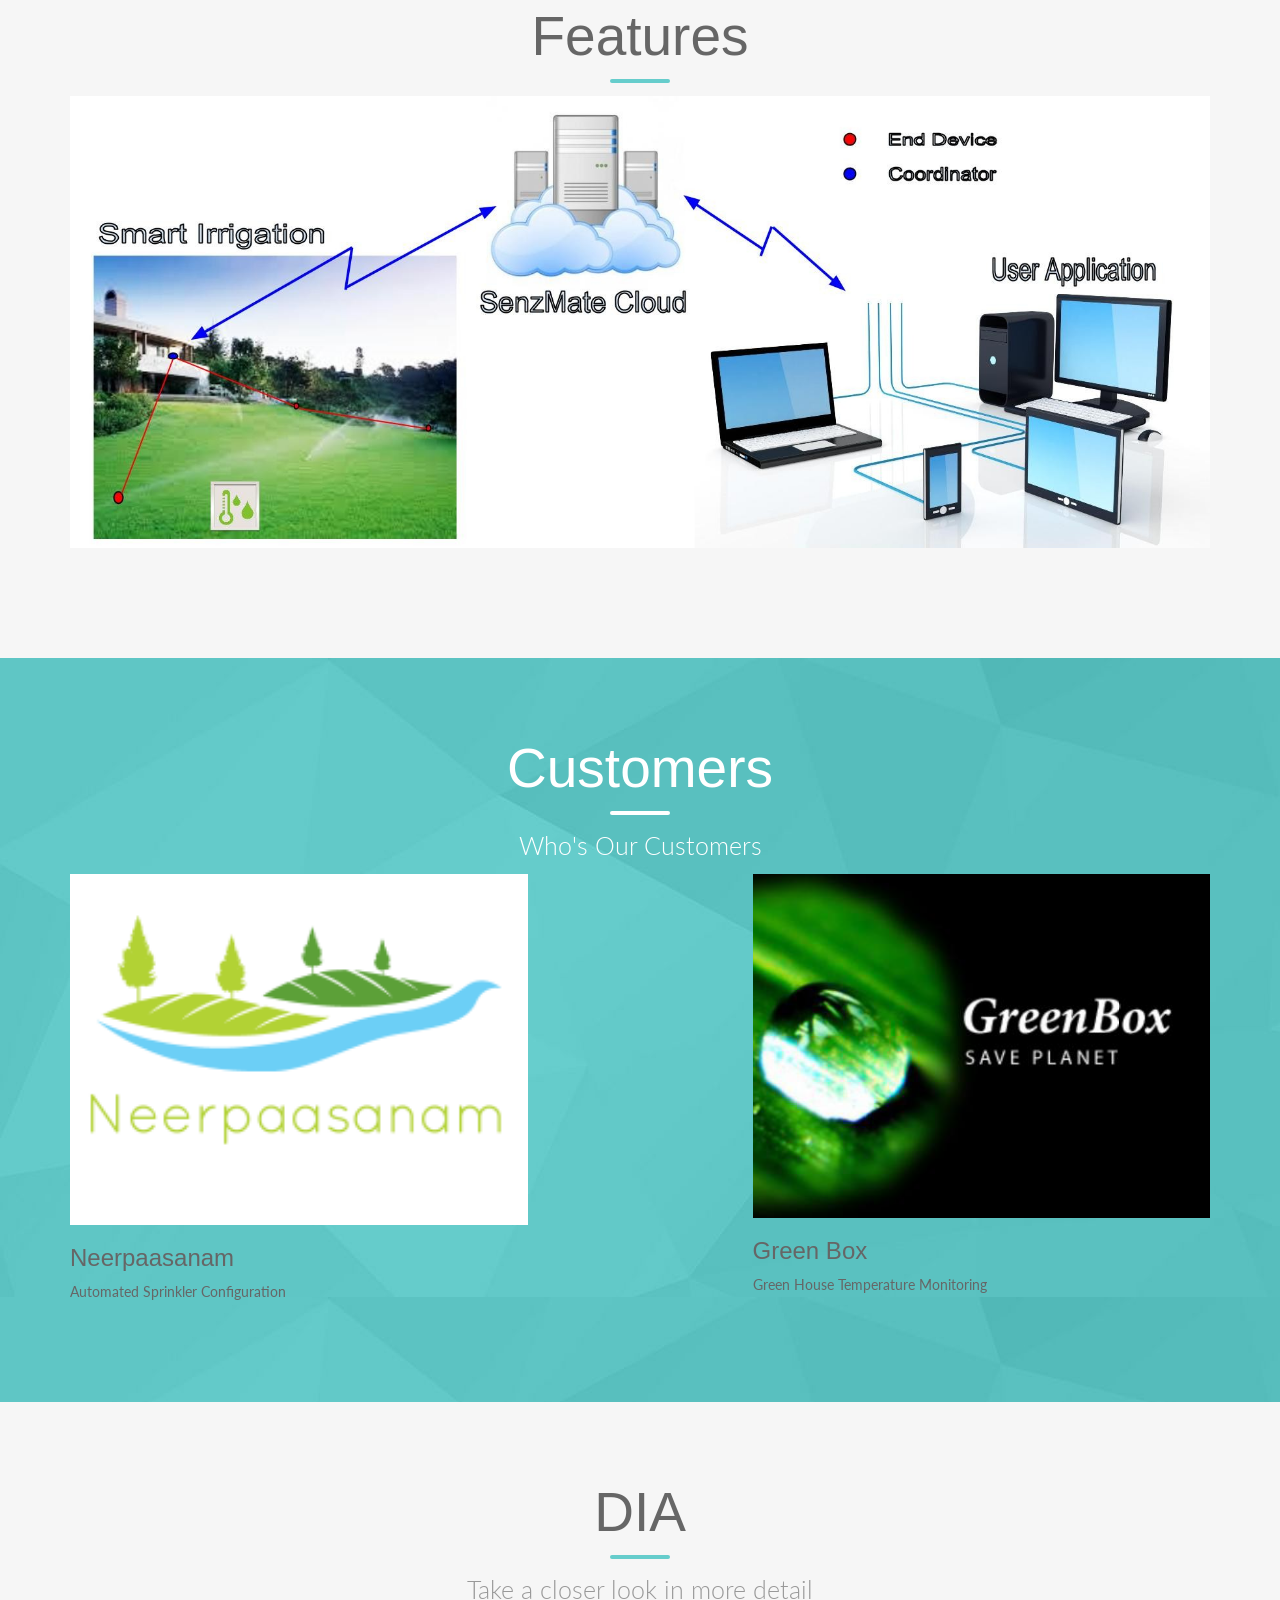
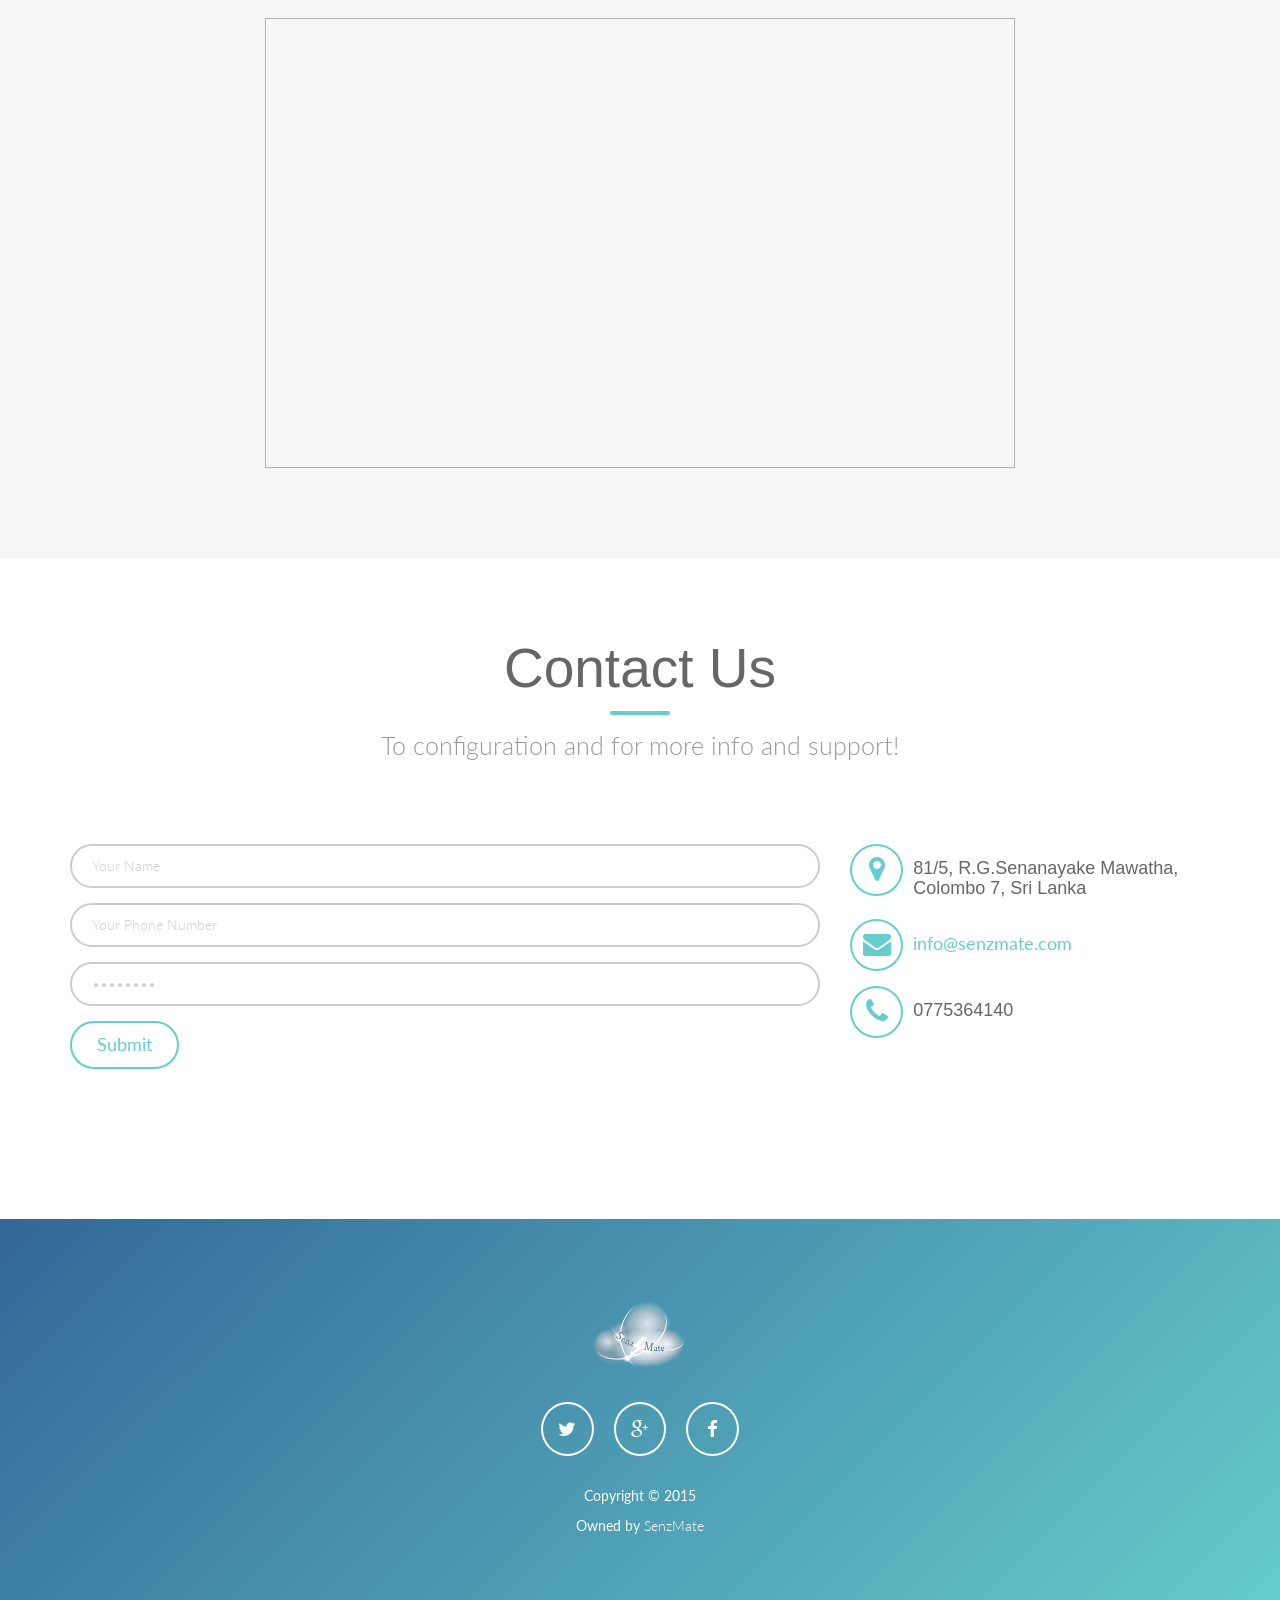
==== commit 32941341: "email changed" ====
--- a/dia.html
+++ b/dia.html
@@ -259,12 +259,12 @@
                             </div>
                         </div>
                         <div class="media">
-                            <a class="pull-left" href="#" >
+                            <a class="pull-left" href="mailto:info@senzmate.com" >
                                 <i class="fa fa-envelope fa-2x"></i>
                             </a>
                             <div class="media-body">
                                 <h4 class="media-heading">
-                                    <a href="mailto:support@oleose.com">senzmate@gmail.com</a>
+                                    <a href="mailto:info@senzmate.com">info@senzmate.com</a>
                                 </h4>
                             </div>
                         </div>
@@ -273,7 +273,7 @@
                                 <i class="fa fa-phone fa-2x"></i>
                             </a>
                             <div class="media-body">
-                                <h4 class="media-heading">077 263 0030</h4>
+                                <h4 class="media-heading">0775364140</h4>
                             </div>
                         </div>
                     </div>
